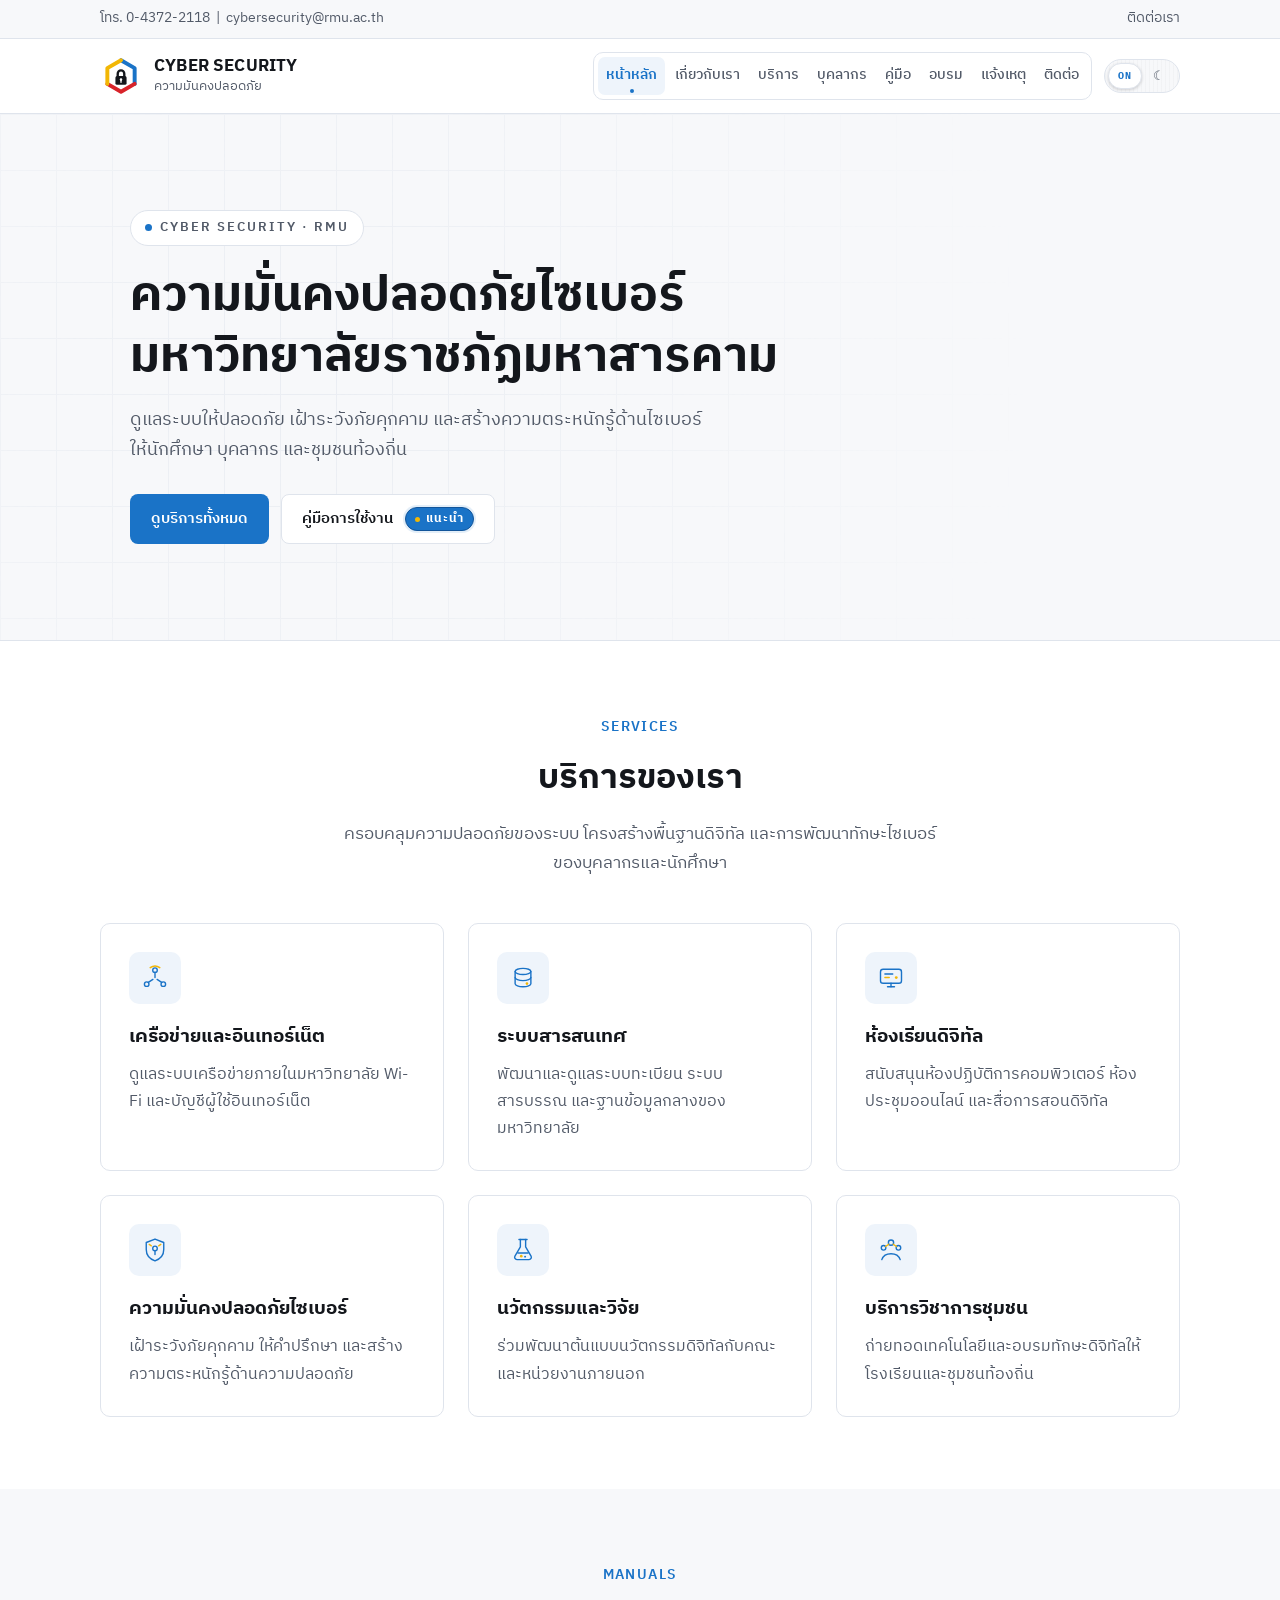
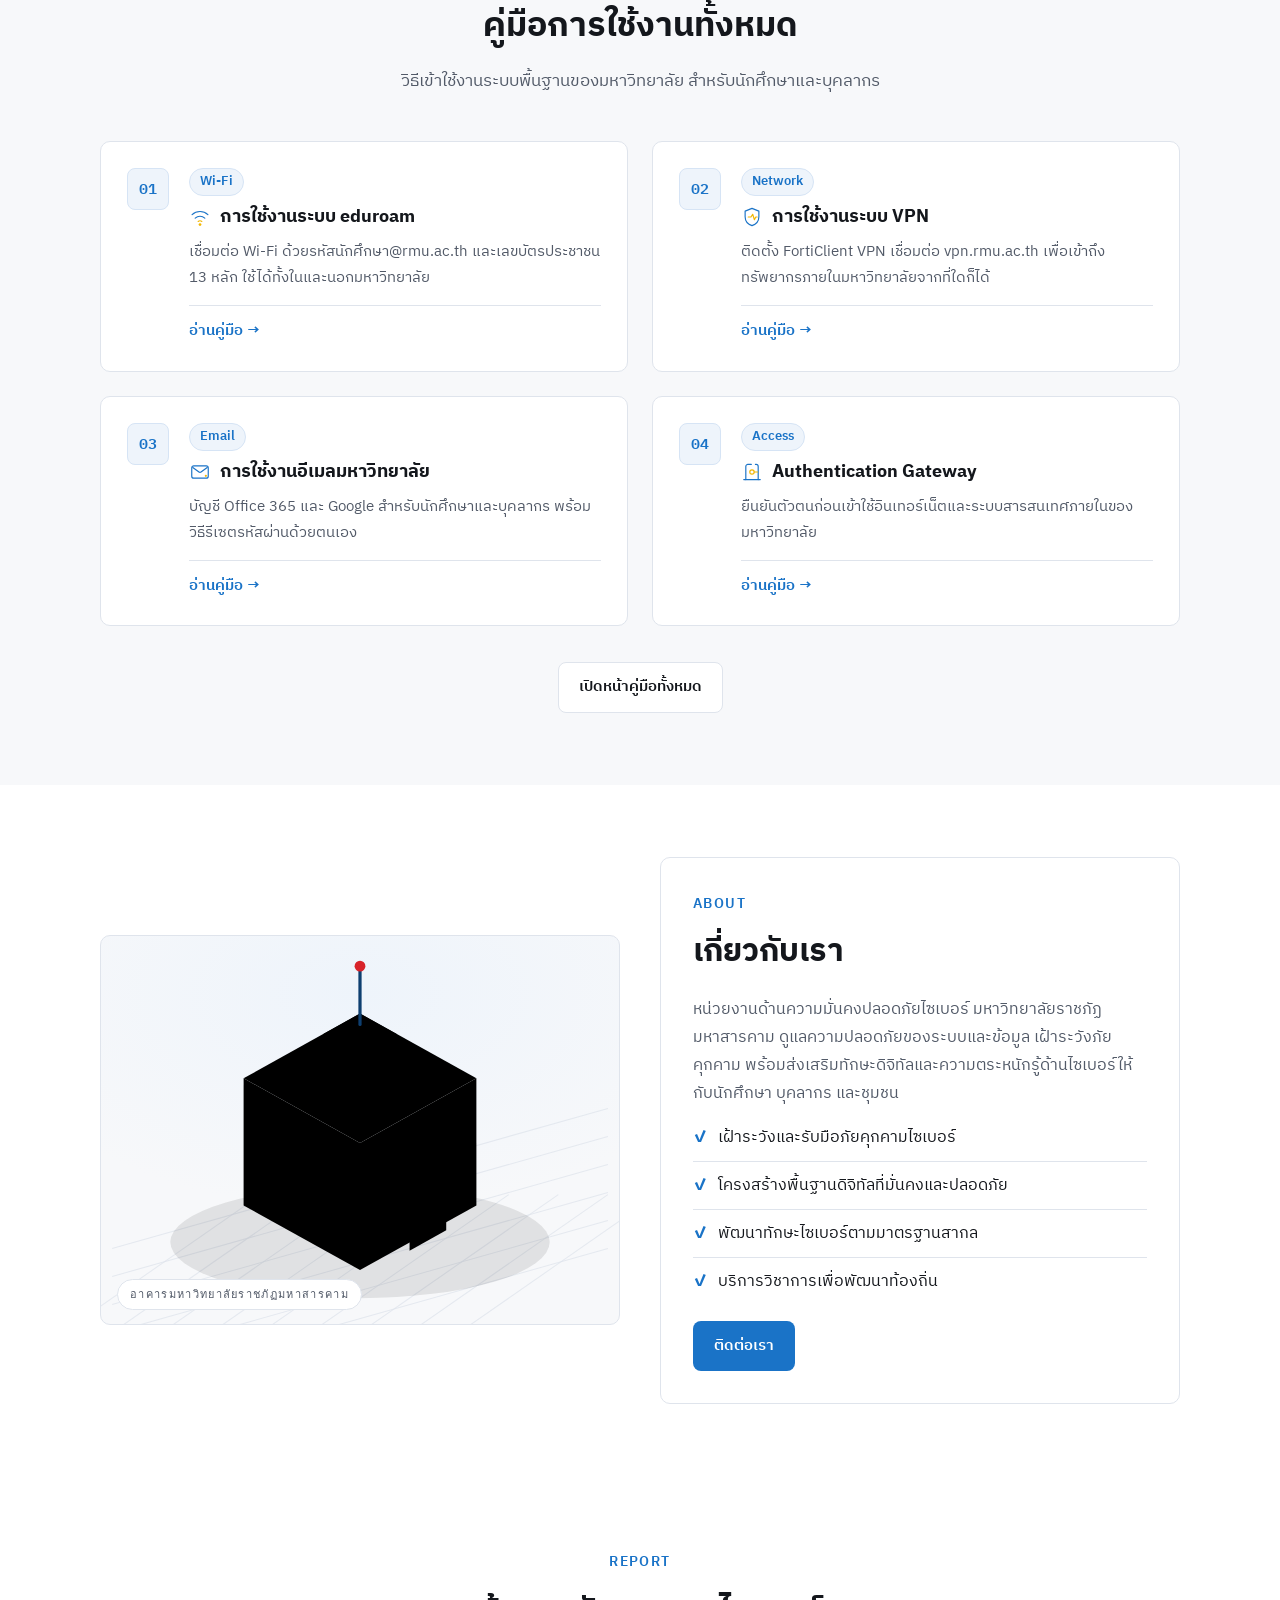
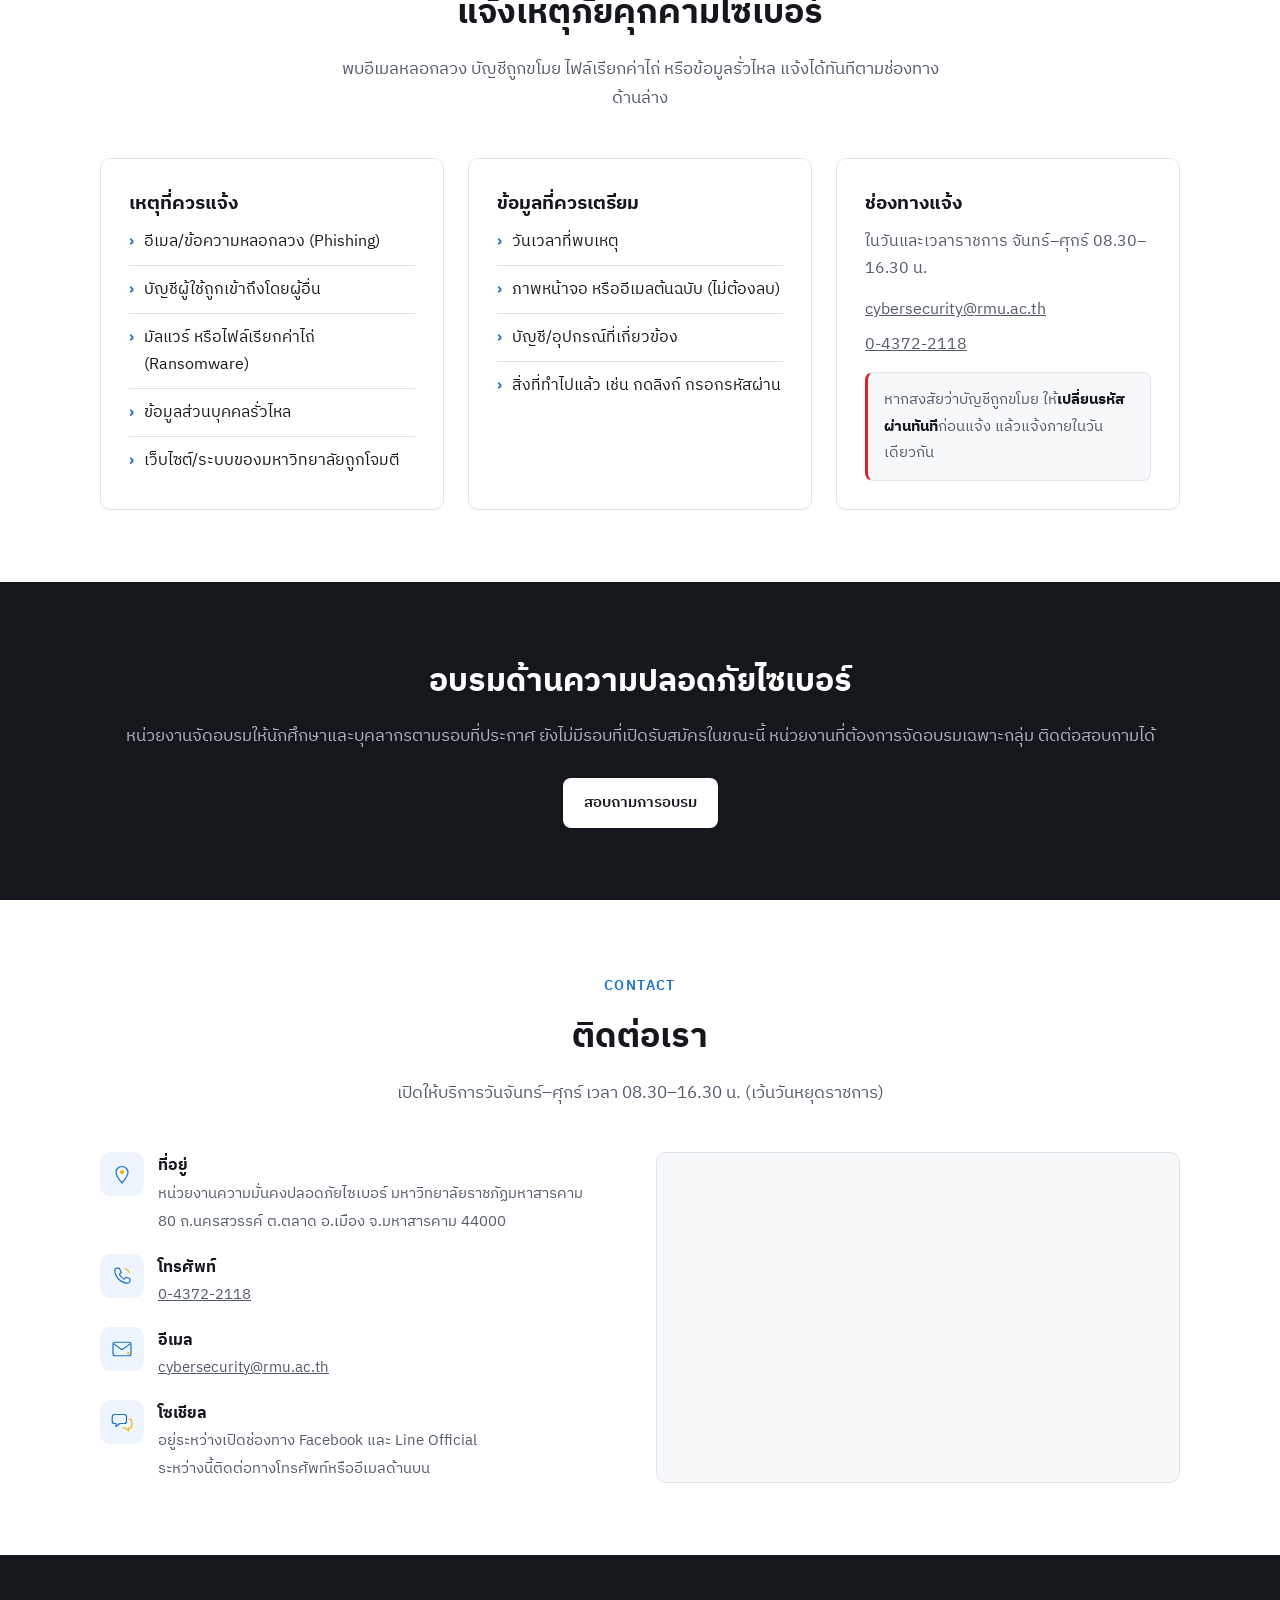
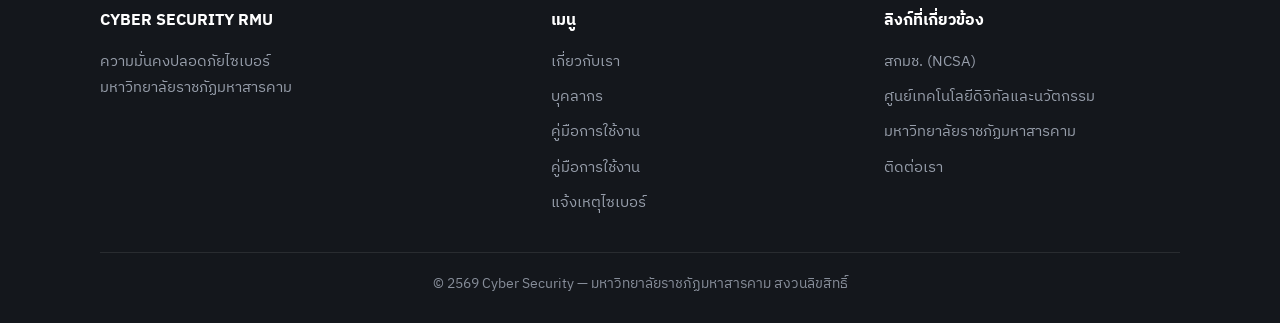
==== index.html @ 68eff7e7 "feat: เว็บไซต์ประชาสัมพันธ์ Cyber Security RMU 3 หน้า static: index (บริการ/คู่มือ/แจ้งเหตุ/ติดต่อ)," ====
<!DOCTYPE html>
<html lang="th">
<head>
<meta charset="UTF-8">
<meta name="viewport" content="width=device-width, initial-scale=1">
<title>CYBER SECURITY RMU | ความมั่นคงปลอดภัยไซเบอร์ มหาวิทยาลัยราชภัฏมหาสารคาม</title>
<meta name="description" content="Cyber Security RMU — ความมั่นคงปลอดภัยไซเบอร์ มหาวิทยาลัยราชภัฏมหาสารคาม บริการ คู่มือการใช้งานระบบ บุคลากร และช่องทางแจ้งเหตุ">
<link rel="canonical" href="https://cybersecurity.rmu.ac.th/">
<meta property="og:type" content="website">
<meta property="og:site_name" content="Cyber Security RMU">
<meta property="og:title" content="CYBER SECURITY RMU | ความมั่นคงปลอดภัยไซเบอร์ มหาวิทยาลัยราชภัฏมหาสารคาม">
<meta property="og:description" content="บริการ คู่มือการใช้งานระบบ บุคลากร และช่องทางแจ้งเหตุไซเบอร์ มหาวิทยาลัยราชภัฏมหาสารคาม">
<meta property="og:url" content="https://cybersecurity.rmu.ac.th/">
<meta property="og:image" content="https://cybersecurity.rmu.ac.th/favicon.svg">
<meta name="twitter:card" content="summary">
<link rel="icon" type="image/svg+xml" href="favicon.svg">
<link rel="apple-touch-icon" href="favicon.svg">
<meta name="theme-color" content="#1a73c7">
<link rel="preconnect" href="https://fonts.googleapis.com">
<link rel="preconnect" href="https://fonts.gstatic.com" crossorigin>
<link href="https://fonts.googleapis.com/css2?family=IBM+Plex+Sans+Thai:wght@400;500;600;700&family=IBM+Plex+Sans:wght@400;600;700&family=IBM+Plex+Mono:wght@400;600&display=swap" rel="stylesheet">
<link rel="stylesheet" href="assets/style.css">
<link rel="stylesheet" href="assets/components.css">
<link rel="stylesheet" href="assets/theme.css">
<script>
  // apply the saved theme before first paint (no flash of the wrong theme)
  (function () {
    try {
      var t = localStorage.getItem('theme');
      if (!t && window.matchMedia && window.matchMedia('(prefers-color-scheme: dark)').matches) t = 'dark';
      if (t === 'dark') document.documentElement.setAttribute('data-theme', 'dark');
    } catch (e) {}
  })();
</script>
<script>
  // set before first paint so the overlay never flashes in or out
  (function () {
    var reduce = window.matchMedia && window.matchMedia('(prefers-reduced-motion: reduce)').matches;
    if (!reduce) document.documentElement.classList.add('boot');
  })();
</script>
<script type="application/ld+json">
{
  "@context": "https://schema.org",
  "@type": "Organization",
  "name": "Cyber Security RMU",
  "alternateName": "หน่วยงานความมั่นคงปลอดภัยไซเบอร์ มหาวิทยาลัยราชภัฏมหาสารคาม",
  "url": "https://cybersecurity.rmu.ac.th/",
  "parentOrganization": {"@type": "CollegeOrUniversity", "name": "มหาวิทยาลัยราชภัฏมหาสารคาม", "url": "https://www.rmu.ac.th"},
  "address": {
    "@type": "PostalAddress",
    "streetAddress": "80 ถ.นครสวรรค์ ต.ตลาด",
    "addressLocality": "อ.เมือง",
    "addressRegion": "มหาสารคาม",
    "postalCode": "44000",
    "addressCountry": "TH"
  },
  "contactPoint": [{
    "@type": "ContactPoint",
    "contactType": "technical support",
    "telephone": "+66-43-722118",
    "email": "cybersecurity@rmu.ac.th",
    "availableLanguage": ["th", "en"]
  }]
}
</script>
</head>
<body>
<a class="skip-link" href="#main">ข้ามไปยังเนื้อหาหลัก</a>

<div id="boot" role="status" aria-label="กำลังเข้าสู่ระบบ">
  <div class="boot-box">
    <div class="boot-mark">
      <img src="favicon.svg" width="40" height="40" alt="">
      <b id="bootTitle">CYBER SECURITY</b>
    </div>
    <div class="boot-log" id="bootLog"></div>
    <div class="boot-bar"><i id="bootBar"></i></div>
    <div class="boot-pct"><span>secure channel</span><span id="bootPct">0%</span></div>
  </div>
  <div class="boot-skip">กดที่ใดก็ได้เพื่อข้าม</div>
</div>

<div class="topbar">
  <div class="wrap">
    <span><a href="tel:+6643722118">โทร. 0-4372-2118</a> &nbsp;|&nbsp; <a href="mailto:cybersecurity@rmu.ac.th">cybersecurity@rmu.ac.th</a></span>
    <nav class="topbar-links">
      <a href="#contact">ติดต่อเรา</a>
    </nav>
  </div>
</div>

<header>
  <div class="wrap nav">
    <a class="brand" href="index.html">
      <img class="logo" src="favicon.svg" width="42" height="42" alt="โลโก้ Cyber Security RMU">
      <div class="brand-text">
        <b>CYBER SECURITY</b>
        <span class="type" data-words="ความมั่นคงปลอดภัยไซเบอร์ · RMU|Cyber Security · RMU" aria-label="ความมั่นคงปลอดภัยไซเบอร์ · RMU"></span>
      </div>
    </a>
    <nav class="menu" id="menu">
      <a href="index.html">หน้าหลัก</a>
      <a href="#about">เกี่ยวกับเรา</a>
      <a href="#services">บริการ</a>
      <a href="team.html">บุคลากร</a>
      <a href="guides.html">คู่มือ</a>
      <a href="#training">อบรม</a>
      <a href="#incident">แจ้งเหตุ</a>
      <a href="#contact">ติดต่อ</a>
    </nav>
    <button class="theme-toggle" id="themeToggle" type="button" aria-pressed="false" aria-label="สลับโหมดมืด">
      <span class="ico sun" aria-hidden="true">☀</span>
      <span class="ico moon" aria-hidden="true">☾</span>
      <span class="knob" aria-hidden="true" id="themeKnob">ON</span>
      <span class="lbl" id="themeLabel">light</span>
    </button>
    <button class="burger" id="burger" aria-label="เปิดเมนู" aria-controls="menu" aria-expanded="false">☰</button>
  </div>
</header>

<main id="main" tabindex="-1">

  <!-- HERO -->
  <section class="hero">
    <div class="wrap">
      <div>
        <span class="eyebrow">Cyber Security · RMU</span>
        <h1>ความมั่นคงปลอดภัยไซเบอร์<br>มหาวิทยาลัยราชภัฏมหาสารคาม</h1>
        <p>ดูแลระบบให้ปลอดภัย เฝ้าระวังภัยคุกคาม และสร้างความตระหนักรู้ด้านไซเบอร์ ให้นักศึกษา บุคลากร และชุมชนท้องถิ่น</p>
        <div class="hero-actions">
          <a class="btn btn-primary" href="#services">ดูบริการทั้งหมด</a>
          <a class="btn btn-ghost" href="guides.html">คู่มือการใช้งาน <span class="rec">แนะนำ</span></a>
        </div>
      </div>
    </div>
  </section>

  <!-- SERVICES -->
  <section id="services">
    <div class="wrap">
      <div class="sec-head">
        <span class="tag">Services</span>
        <h2>บริการของเรา</h2>
        <p>ครอบคลุมความปลอดภัยของระบบ โครงสร้างพื้นฐานดิจิทัล และการพัฒนาทักษะไซเบอร์ของบุคลากรและนักศึกษา</p>
      </div>
      <div class="grid-3">
        <article class="card"><div class="ico"><svg viewBox="0 0 32 32" aria-hidden="true"><path stroke d="M16 9.5v6"/><path stroke d="M13.6 17.6 8.4 21"/><path stroke d="M18.4 17.6 23.6 21"/><circle stroke cx="16" cy="7" r="2.6"/><circle stroke cx="6.5" cy="23" r="2.6"/><circle stroke cx="25.5" cy="23" r="2.6"/><path stroke class="ac" d="M10.5 4.2A9.4 9.4 0 0 1 21.5 4.2"/></svg></div><h3>เครือข่ายและอินเทอร์เน็ต</h3><p>ดูแลระบบเครือข่ายภายในมหาวิทยาลัย Wi-Fi และบัญชีผู้ใช้อินเทอร์เน็ต</p></article>
        <article class="card"><div class="ico"><svg viewBox="0 0 32 32" aria-hidden="true"><ellipse stroke cx="16" cy="8.5" rx="9" ry="3.5"/><path stroke d="M7 8.5v7c0 1.9 4 3.5 9 3.5s9-1.6 9-3.5v-7"/><path stroke d="M7 15.5v7c0 1.9 4 3.5 9 3.5s9-1.6 9-3.5v-7"/><circle class="ac-f" cx="20.5" cy="22.4" r="1.5"/></svg></div><h3>ระบบสารสนเทศ</h3><p>พัฒนาและดูแลระบบทะเบียน ระบบสารบรรณ และฐานข้อมูลกลางของมหาวิทยาลัย</p></article>
        <article class="card"><div class="ico"><svg viewBox="0 0 32 32" aria-hidden="true"><rect stroke x="4" y="6" width="24" height="16" rx="3"/><path stroke d="M12 26h8"/><path stroke d="M16 22v4"/><path stroke d="M9 11.5h9"/><path stroke class="ac" d="M9 15.5h5"/><circle class="ac-f" cx="22" cy="15.5" r="1.6"/></svg></div><h3>ห้องเรียนดิจิทัล</h3><p>สนับสนุนห้องปฏิบัติการคอมพิวเตอร์ ห้องประชุมออนไลน์ และสื่อการสอนดิจิทัล</p></article>
        <article class="card"><div class="ico"><svg viewBox="0 0 32 32" aria-hidden="true"><path stroke d="M16 3.5 26 7.4v8.1c0 6.2-4.1 10.9-10 13-5.9-2.1-10-6.8-10-13V7.4z"/><circle stroke cx="16" cy="14.2" r="2.6"/><path stroke d="M16 16.8v4.4"/><path stroke class="ac" d="M11.8 11.2 9.4 9.6"/><path stroke class="ac" d="M20.2 11.2l2.4-1.6"/></svg></div><h3>ความมั่นคงปลอดภัยไซเบอร์</h3><p>เฝ้าระวังภัยคุกคาม ให้คำปรึกษา และสร้างความตระหนักรู้ด้านความปลอดภัย</p></article>
        <article class="card"><div class="ico"><svg viewBox="0 0 32 32" aria-hidden="true"><path stroke d="M13 4v8.4L6.8 23.1A2.6 2.6 0 0 0 9 27h14a2.6 2.6 0 0 0 2.2-3.9L19 12.4V4"/><path stroke d="M11.4 4h9.2"/><path stroke d="M10.2 19.5h11.6"/><circle class="ac-f" cx="14" cy="23" r="1.5"/><circle class="nd" cx="18.4" cy="23.6" r="1.1"/></svg></div><h3>นวัตกรรมและวิจัย</h3><p>ร่วมพัฒนาต้นแบบนวัตกรรมดิจิทัลกับคณะและหน่วยงานภายนอก</p></article>
        <article class="card"><div class="ico"><svg viewBox="0 0 32 32" aria-hidden="true"><circle stroke cx="16" cy="7.6" r="3"/><circle stroke cx="7.5" cy="13.5" r="2.6"/><circle stroke cx="24.5" cy="13.5" r="2.6"/><path stroke class="ac" d="M13.4 9.4 9.8 12"/><path stroke class="ac" d="M18.6 9.4 22.2 12"/><path stroke d="M5.5 27c1.4-4.2 5.4-6.8 10.5-6.8S25.1 22.8 26.5 27"/></svg></div><h3>บริการวิชาการชุมชน</h3><p>ถ่ายทอดเทคโนโลยีและอบรมทักษะดิจิทัลให้โรงเรียนและชุมชนท้องถิ่น</p></article>
      </div>
    </div>
  </section>

  <!-- MANUALS -->
  <section class="news" id="manuals">
    <div class="wrap">
      <div class="sec-head">
        <span class="tag">Manuals</span>
        <h2>คู่มือการใช้งานทั้งหมด</h2>
        <p>วิธีเข้าใช้งานระบบพื้นฐานของมหาวิทยาลัย สำหรับนักศึกษาและบุคลากร</p>
      </div>
      <div class="manual-grid">

        <a class="manual" href="guides.html#eduroam">
          <span class="manual-no">01</span>
          <div class="manual-body">
            <span class="pill">Wi-Fi</span>
            <h3><svg class="ttl-ico" viewBox="0 0 32 32" aria-hidden="true"><path stroke d="M4.5 12.5a17 17 0 0 1 23 0"/><path stroke d="M9 17.6a10.6 10.6 0 0 1 14 0"/><path stroke class="ac" d="M13.3 22.5a4.4 4.4 0 0 1 5.4 0"/><circle class="ac-f" cx="16" cy="27" r="2"/></svg><span>การใช้งานระบบ eduroam</span></h3>
            <p>เชื่อมต่อ Wi-Fi ด้วยรหัสนักศึกษา@rmu.ac.th และเลขบัตรประชาชน 13 หลัก ใช้ได้ทั้งในและนอกมหาวิทยาลัย</p>
            <span class="more">อ่านคู่มือ →</span>
          </div>
        </a>

        <a class="manual" href="guides.html#vpn">
          <span class="manual-no">02</span>
          <div class="manual-body">
            <span class="pill">Network</span>
            <h3><svg class="ttl-ico" viewBox="0 0 32 32" aria-hidden="true"><path stroke d="M16 3.5 26 7.4v8.1c0 6.2-4.1 10.9-10 13-5.9-2.1-10-6.8-10-13V7.4z"/><path stroke class="ac" d="M10.5 16h4l2.5-4 2.5 8 2-4h2"/></svg><span>การใช้งานระบบ VPN</span></h3>
            <p>ติดตั้ง FortiClient VPN เชื่อมต่อ vpn.rmu.ac.th เพื่อเข้าถึงทรัพยากรภายในมหาวิทยาลัยจากที่ใดก็ได้</p>
            <span class="more">อ่านคู่มือ →</span>
          </div>
        </a>

        <a class="manual" href="guides.html#email">
          <span class="manual-no">03</span>
          <div class="manual-body">
            <span class="pill">Email</span>
            <h3><svg class="ttl-ico" viewBox="0 0 32 32" aria-hidden="true"><rect stroke x="4" y="7" width="24" height="18" rx="3"/><path stroke d="m5.5 9.5 9 6.6a2.6 2.6 0 0 0 3 0l9-6.6"/><circle class="ac-f" cx="24.5" cy="21.5" r="1.6"/></svg><span>การใช้งานอีเมลมหาวิทยาลัย</span></h3>
            <p>บัญชี Office 365 และ Google สำหรับนักศึกษาและบุคลากร พร้อมวิธีรีเซตรหัสผ่านด้วยตนเอง</p>
            <span class="more">อ่านคู่มือ →</span>
          </div>
        </a>

        <a class="manual" href="guides.html#gateway">
          <span class="manual-no">04</span>
          <div class="manual-body">
            <span class="pill">Access</span>
            <h3><svg class="ttl-ico" viewBox="0 0 32 32" aria-hidden="true"><path stroke d="M7 27V8a3 3 0 0 1 3-3h5"/><path stroke d="M25 27V8a3 3 0 0 0-3-3h-1"/><path stroke d="M4 27h24"/><circle stroke class="ac" cx="16" cy="16" r="3.2"/><path stroke class="ac" d="M19.2 16h5"/></svg><span>Authentication Gateway</span></h3>
            <p>ยืนยันตัวตนก่อนเข้าใช้อินเทอร์เน็ตและระบบสารสนเทศภายในของมหาวิทยาลัย</p>
            <span class="more">อ่านคู่มือ →</span>
          </div>
        </a>

      </div>
      <div class="center"><a class="btn btn-ghost" href="guides.html">เปิดหน้าคู่มือทั้งหมด</a></div>
    </div>
  </section>

  <!-- ABOUT -->
  <section class="about" id="about">
    <div class="wrap grid-2">
      <div class="about-media campus-stage">
        <svg class="campus" viewBox="0 0 460 360" role="img" aria-label="ภาพประกอบสามมิติ อาคารมหาวิทยาลัยราชภัฏมหาสารคาม">
          <g class="grid" aria-hidden="true">
            <line x1="-92" y1="400" x2="138" y2="240"/>
            <line x1="-46" y1="400" x2="184" y2="240"/>
            <line x1="0" y1="400" x2="230" y2="240"/>
            <line x1="46" y1="400" x2="276" y2="240"/>
            <line x1="92" y1="400" x2="322" y2="240"/>
            <line x1="138" y1="400" x2="368" y2="240"/>
            <line x1="184" y1="400" x2="414" y2="240"/>
            <line x1="230" y1="400" x2="460" y2="240"/>
            <line x1="276" y1="400" x2="506" y2="240"/>
            <line x1="0" y1="290" x2="460" y2="160"/>
            <line x1="0" y1="316" x2="460" y2="186"/>
            <line x1="0" y1="342" x2="460" y2="212"/>
            <line x1="0" y1="368" x2="460" y2="238"/>
            <line x1="0" y1="394" x2="460" y2="264"/>
            <line x1="0" y1="420" x2="460" y2="290"/>
          </g>
          <g class="block">
            <ellipse cx="230" cy="284" rx="176" ry="52" class="shadow"/>
            <polygon points="122.0,132.0 230.0,192.0 230.0,310.0 122.0,250.0" class-="face-l"/>
            <polygon points="230.0,192.0 338.0,132.0 338.0,250.0 230.0,310.0" class-="face-r"/>
            <polygon points="230.0,72.0 338.0,132.0 230.0,192.0 122.0,132.0" class-="roof"/>
            <polygon points="135.0,155.2 149.0,163.0 149.0,183.0 135.0,175.2" class-="win lit" style="animation-delay:0.00s"/>
            <polygon points="135.0,187.2 149.0,195.0 149.0,215.0 135.0,207.2" class-="win" style="animation-delay:0.90s"/>
            <polygon points="135.0,219.2 149.0,227.0 149.0,247.0 135.0,239.2" class-="win" style="animation-delay:1.80s"/>
            <polygon points="156.6,167.2 170.6,175.0 170.6,195.0 156.6,187.2" class-="win lit" style="animation-delay:2.70s"/>
            <polygon points="156.6,199.2 170.6,207.0 170.6,227.0 156.6,219.2" class-="win" style="animation-delay:3.60s"/>
            <polygon points="156.6,231.2 170.6,239.0 170.6,259.0 156.6,251.2" class-="win lit" style="animation-delay:4.50s"/>
            <polygon points="178.2,179.2 192.2,187.0 192.2,207.0 178.2,199.2" class-="win" style="animation-delay:0.00s"/>
            <polygon points="178.2,211.2 192.2,219.0 192.2,239.0 178.2,231.2" class-="win" style="animation-delay:0.90s"/>
            <polygon points="178.2,243.2 192.2,251.0 192.2,271.0 178.2,263.2" class-="win lit" style="animation-delay:1.80s"/>
            <polygon points="199.8,191.2 213.8,199.0 213.8,219.0 199.8,211.2" class-="win" style="animation-delay:2.70s"/>
            <polygon points="199.8,223.2 213.8,231.0 213.8,251.0 199.8,243.2" class-="win lit" style="animation-delay:3.60s"/>
            <polygon points="199.8,255.2 213.8,263.0 213.8,283.0 199.8,275.2" class-="win" style="animation-delay:4.50s"/>
            <polygon points="243.0,200.8 257.0,193.0 257.0,213.0 243.0,220.8" class-="win lit" style="animation-delay:0.00s"/>
            <polygon points="243.0,232.8 257.0,225.0 257.0,245.0 243.0,252.8" class-="win" style="animation-delay:0.90s"/>
            <polygon points="243.0,264.8 257.0,257.0 257.0,277.0 243.0,284.8" class-="win" style="animation-delay:1.80s"/>
            <polygon points="264.6,188.8 278.6,181.0 278.6,201.0 264.6,208.8" class-="win lit" style="animation-delay:2.70s"/>
            <polygon points="264.6,220.8 278.6,213.0 278.6,233.0 264.6,240.8" class-="win" style="animation-delay:3.60s"/>
            <polygon points="264.6,252.8 278.6,245.0 278.6,265.0 264.6,272.8" class-="win lit" style="animation-delay:4.50s"/>
            <polygon points="286.2,176.8 300.2,169.0 300.2,189.0 286.2,196.8" class-="win" style="animation-delay:0.00s"/>
            <polygon points="286.2,208.8 300.2,201.0 300.2,221.0 286.2,228.8" class-="win" style="animation-delay:0.90s"/>
            <polygon points="286.2,240.8 300.2,233.0 300.2,253.0 286.2,260.8" class-="win lit" style="animation-delay:1.80s"/>
            <polygon points="307.8,164.8 321.8,157.0 321.8,177.0 307.8,184.8" class-="win" style="animation-delay:2.70s"/>
            <polygon points="307.8,196.8 321.8,189.0 321.8,209.0 307.8,216.8" class-="win lit" style="animation-delay:3.60s"/>
            <polygon points="307.8,228.8 321.8,221.0 321.8,241.0 307.8,248.8" class-="win" style="animation-delay:4.50s"/>
            <polygon points="276.0,258.0 310.0,239.0 310.0,273.0 276.0,292.0" class-="door"/>
            <polygon points="196.0,91.0 230.0,72.0 264.0,91.0 230.0,110.0" class-="roof2"/>
            <polygon points="196.0,91.0 230.0,110.0 230.0,128.0 196.0,109.0" class-="face-l"/>
            <polygon points="230.0,110.0 264.0,91.0 264.0,109.0 230.0,128.0" class-="face-r"/>
            <line x1="230" y1="82" x2="230" y2="30" class="mast"/>
            <circle cx="230" cy="28" r="5" class="beacon"/>
          </g>
        </svg>
        <span class="campus-cap">อาคารมหาวิทยาลัยราชภัฏมหาสารคาม</span>
      </div>
      <div class="about-body">
        <span class="tag">About</span>
        <h2>เกี่ยวกับเรา</h2>
        <p>หน่วยงานด้านความมั่นคงปลอดภัยไซเบอร์ มหาวิทยาลัยราชภัฏมหาสารคาม ดูแลความปลอดภัยของระบบและข้อมูล เฝ้าระวังภัยคุกคาม พร้อมส่งเสริมทักษะดิจิทัลและความตระหนักรู้ด้านไซเบอร์ให้กับนักศึกษา บุคลากร และชุมชน</p>
        <ul class="checks">
          <li><i>✓</i><span>เฝ้าระวังและรับมือภัยคุกคามไซเบอร์</span></li>
          <li><i>✓</i><span>โครงสร้างพื้นฐานดิจิทัลที่มั่นคงและปลอดภัย</span></li>
          <li><i>✓</i><span>พัฒนาทักษะไซเบอร์ตามมาตรฐานสากล</span></li>
          <li><i>✓</i><span>บริการวิชาการเพื่อพัฒนาท้องถิ่น</span></li>
        </ul>
        <a class="btn btn-primary" href="#contact">ติดต่อเรา</a>
      </div>
    </div>
  </section>

  <!-- INCIDENT -->
  <section id="incident">
    <div class="wrap">
      <div class="sec-head">
        <span class="tag">Report</span>
        <h2>แจ้งเหตุภัยคุกคามไซเบอร์</h2>
        <p>พบอีเมลหลอกลวง บัญชีถูกขโมย ไฟล์เรียกค่าไถ่ หรือข้อมูลรั่วไหล แจ้งได้ทันทีตามช่องทางด้านล่าง</p>
      </div>

      <div class="grid-3">
        <article class="card">
          <h3>เหตุที่ควรแจ้ง</h3>
          <ul class="checks" style="margin-bottom:0">
            <li><i>›</i><span>อีเมล/ข้อความหลอกลวง (Phishing)</span></li>
            <li><i>›</i><span>บัญชีผู้ใช้ถูกเข้าถึงโดยผู้อื่น</span></li>
            <li><i>›</i><span>มัลแวร์ หรือไฟล์เรียกค่าไถ่ (Ransomware)</span></li>
            <li><i>›</i><span>ข้อมูลส่วนบุคคลรั่วไหล</span></li>
            <li><i>›</i><span>เว็บไซต์/ระบบของมหาวิทยาลัยถูกโจมตี</span></li>
          </ul>
        </article>

        <article class="card">
          <h3>ข้อมูลที่ควรเตรียม</h3>
          <ul class="checks" style="margin-bottom:0">
            <li><i>›</i><span>วันเวลาที่พบเหตุ</span></li>
            <li><i>›</i><span>ภาพหน้าจอ หรืออีเมลต้นฉบับ (ไม่ต้องลบ)</span></li>
            <li><i>›</i><span>บัญชี/อุปกรณ์ที่เกี่ยวข้อง</span></li>
            <li><i>›</i><span>สิ่งที่ทำไปแล้ว เช่น กดลิงก์ กรอกรหัสผ่าน</span></li>
          </ul>
        </article>

        <article class="card">
          <h3>ช่องทางแจ้ง</h3>
          <p style="margin-bottom:14px">ในวันและเวลาราชการ จันทร์–ศุกร์ 08.30–16.30 น.</p>
          <p style="margin-bottom:8px"><a href="mailto:cybersecurity@rmu.ac.th?subject=แจ้งเหตุภัยคุกคามไซเบอร์">cybersecurity@rmu.ac.th</a></p>
          <p style="margin-bottom:14px"><a href="tel:+6643722118">0-4372-2118</a></p>
          <div class="note warn" style="margin:0">หากสงสัยว่าบัญชีถูกขโมย ให้<b>เปลี่ยนรหัสผ่านทันที</b>ก่อนแจ้ง แล้วแจ้งภายในวันเดียวกัน</div>
        </article>
      </div>
    </div>
  </section>

  <!-- TRAINING / CTA -->
  <section class="cta" id="training">
    <div class="wrap">
      <h2>อบรมด้านความปลอดภัยไซเบอร์</h2>
      <p>หน่วยงานจัดอบรมให้นักศึกษาและบุคลากรตามรอบที่ประกาศ ยังไม่มีรอบที่เปิดรับสมัครในขณะนี้ หน่วยงานที่ต้องการจัดอบรมเฉพาะกลุ่ม ติดต่อสอบถามได้</p>
      <a class="btn btn-light" href="mailto:cybersecurity@rmu.ac.th?subject=สอบถามการอบรมด้านความปลอดภัยไซเบอร์">สอบถามการอบรม</a>
    </div>
  </section>

  <!-- CONTACT -->
  <section id="contact">
    <div class="wrap">
      <div class="sec-head">
        <span class="tag">Contact</span>
        <h2>ติดต่อเรา</h2>
        <p>เปิดให้บริการวันจันทร์–ศุกร์ เวลา 08.30–16.30 น. (เว้นวันหยุดราชการ)</p>
      </div>
      <div class="contact-grid">
        <div class="info">
          <div class="info-row"><div class="ico"><svg viewBox="0 0 32 32" aria-hidden="true"><path stroke d="M16 28c5.3-6.4 8-11 8-14a8 8 0 1 0-16 0c0 3 2.7 7.6 8 14z"/><circle class="ac-f" cx="16" cy="13.4" r="2.8"/></svg></div><div><b>ที่อยู่</b><span>หน่วยงานความมั่นคงปลอดภัยไซเบอร์ มหาวิทยาลัยราชภัฏมหาสารคาม<br>80 ถ.นครสวรรค์ ต.ตลาด อ.เมือง จ.มหาสารคาม 44000</span></div></div>
          <div class="info-row"><div class="ico"><svg viewBox="0 0 32 32" aria-hidden="true"><path stroke d="M12.4 5.5h-3A3 3 0 0 0 6.5 9c.6 8.9 7.6 15.9 16.5 16.5a3 3 0 0 0 3.5-2.9v-3l-5.2-2-2.3 2.6a17.6 17.6 0 0 1-6.6-6.6l2.6-2.3z"/><path stroke class="ac" d="M20.5 6.5a7.5 7.5 0 0 1 5 5"/></svg></div><div><b>โทรศัพท์</b><span><a href="tel:+6643722118">0-4372-2118</a></span></div></div>
          <div class="info-row"><div class="ico"><svg viewBox="0 0 32 32" aria-hidden="true"><rect stroke x="4" y="7" width="24" height="18" rx="3"/><path stroke d="m5.5 9.5 9 6.6a2.6 2.6 0 0 0 3 0l9-6.6"/><circle class="ac-f" cx="24.5" cy="21.5" r="1.6"/></svg></div><div><b>อีเมล</b><span><a href="mailto:cybersecurity@rmu.ac.th">cybersecurity@rmu.ac.th</a></span></div></div>
          <div class="info-row"><div class="ico"><svg viewBox="0 0 32 32" aria-hidden="true"><path stroke d="M6 6h13a3 3 0 0 1 3 3v6a3 3 0 0 1-3 3h-6l-5 4v-4H6a3 3 0 0 1-3-3V9a3 3 0 0 1 3-3z"/><path stroke class="ac" d="M25 12h1a3 3 0 0 1 3 3v6a3 3 0 0 1-3 3h-1v4l-4.5-4H17"/></svg></div><div><b>โซเชียล</b><span>อยู่ระหว่างเปิดช่องทาง Facebook และ Line Official<br>ระหว่างนี้ติดต่อทางโทรศัพท์หรืออีเมลด้านบน</span></div></div>
        </div>
        <div class="map">
          <iframe
            title="แผนที่ Cyber Security มหาวิทยาลัยราชภัฏมหาสารคาม"
            src="https://www.google.com/maps?q=16.2000042,103.2722002&hl=th&z=16&output=embed"
            width="100%" height="100%" style="border:0; min-height:320px; display:block"
            allowfullscreen loading="lazy" referrerpolicy="no-referrer-when-downgrade"></iframe>
        </div>
      </div>
    </div>
  </section>

</main>

<footer>
  <div class="wrap">
    <div class="foot-grid">
      <div>
        <h4>CYBER SECURITY RMU</h4>
        <p style="margin:0; opacity:.85">ความมั่นคงปลอดภัยไซเบอร์<br>มหาวิทยาลัยราชภัฏมหาสารคาม</p>
      </div>
      <div>
        <h4>เมนู</h4>
        <ul>
          <li><a href="#about">เกี่ยวกับเรา</a></li>
          <li><a href="team.html">บุคลากร</a></li>
          <li><a href="guides.html">คู่มือการใช้งาน</a></li>
          <li><a href="#manuals">คู่มือการใช้งาน</a></li>
          <li><a href="#incident">แจ้งเหตุไซเบอร์</a></li>
        </ul>
      </div>
      <div>
        <h4>ลิงก์ที่เกี่ยวข้อง</h4>
        <ul>
          <li><a href="https://www.ncsa.or.th/" target="_blank" rel="noopener">สกมช. (NCSA)</a></li>
          <li><a href="https://cc.rmu.ac.th/" target="_blank" rel="noopener">ศูนย์เทคโนโลยีดิจิทัลและนวัตกรรม</a></li>
          <li><a href="https://www.rmu.ac.th" target="_blank" rel="noopener">มหาวิทยาลัยราชภัฏมหาสารคาม</a></li>
          <li><a href="#contact">ติดต่อเรา</a></li>
        </ul>
      </div>
    </div>
    <div class="copy">© 2569 Cyber Security — มหาวิทยาลัยราชภัฏมหาสารคาม สงวนลิขสิทธิ์</div>
  </div>
</footer>

<script src="assets/main.js" defer></script>
</body>
</html>
---- assets/style.css ----
:root{
    --brand:#1a73c7;
    --brand-dark:#12559a;
    --brand-soft:#eef4fb;
    --accent:#f2b705;
    --alert:#d8232a;
    --ink:#14171c;
    --ink-2:#525a68;
    --line:#dfe4ec;
    --bg:#ffffff;
    --bg-2:#f7f8fa;
    --radius:10px;
    --shadow:0 1px 2px rgba(20,23,28,.06), 0 10px 28px rgba(20,23,28,.09);
    --wrap:1120px;
  }
  *{box-sizing:border-box}
  html{scroll-behavior:smooth; -webkit-text-size-adjust:100%}
  body{
    margin:0; background:var(--bg); color:var(--ink); overflow-x:hidden; min-width:320px;
    font-family:"IBM Plex Sans Thai","IBM Plex Sans",system-ui,-apple-system,"Segoe UI",sans-serif;
    font-size:16px; line-height:1.75; -webkit-font-smoothing:antialiased;
  }
  img{max-width:100%; display:block}
  a{color:inherit}
  .skip-link{position:absolute; left:-9999px; top:0; z-index:200; background:var(--brand); color:#fff;
    padding:10px 16px; border-radius:0 0 8px 0; font-weight:600; text-decoration:none}
  .skip-link:focus{left:0}
  main:focus{outline:none}
  .wrap{max-width:var(--wrap); width:100%; margin:0 auto; padding:0 clamp(16px,4vw,20px)}
  /* anything wide (tables, code, diagrams) scrolls inside itself, never the page */
  .scroll-x{overflow-x:auto; -webkit-overflow-scrolling:touch}

  /* ---------- topbar ---------- */
  .topbar{background:var(--bg-2); color:var(--ink-2); font-size:13.5px; border-bottom:1px solid var(--line)}
  .topbar .wrap{display:flex; gap:18px; align-items:center; justify-content:space-between; min-height:38px; flex-wrap:wrap}
  .topbar a{text-decoration:none; color:var(--ink-2)}
  .topbar a:hover{color:var(--brand)}
  .topbar-links{display:flex; gap:16px; flex-wrap:wrap}

  /* ---------- header ---------- */
  header{position:sticky; top:0; z-index:50; background:rgba(255,255,255,.9); backdrop-filter:blur(12px); border-bottom:1px solid var(--line)}
  .nav{display:flex; align-items:center; gap:12px; min-height:74px; position:relative; flex-wrap:nowrap}
  .brand{display:flex; align-items:center; gap:12px; text-decoration:none; margin-right:auto; line-height:1}
  .logo{width:42px; height:42px; flex:0 0 auto; display:block; align-self:center}
  .brand-text{display:flex; flex-direction:column; justify-content:center; gap:2px; height:42px}
  .brand b{display:block; font-size:17px; line-height:1.2; letter-spacing:.01em}
  .brand span{display:block; font-size:12.5px; line-height:1.25; color:var(--ink-2)}
  .menu{display:flex; gap:2px; align-items:center; flex-wrap:nowrap; border:1px solid var(--line);
         border-radius:10px; padding:4px; background:#fff}
  .menu a{padding:8px 12px; border-radius:7px; text-decoration:none; font-size:14.5px; font-weight:500;
          color:var(--ink-2); white-space:nowrap}
  .menu a:hover{background:var(--bg-2); color:var(--brand)}

  @keyframes menuSlideIn{
    from{opacity:0; transform:translateX(-14px)}
    to{opacity:1; transform:none}
  }
  @keyframes menuDropIn{
    from{opacity:0; transform:translateY(-8px)}
    to{opacity:1; transform:none}
  }
  .menu a{animation:menuDropIn .45s cubic-bezier(.2,.7,.3,1) backwards}
  .menu a:nth-child(1){animation-delay:.05s}
  .menu a:nth-child(2){animation-delay:.11s}
  .menu a:nth-child(3){animation-delay:.17s}
  .menu a:nth-child(4){animation-delay:.23s}
  .menu a:nth-child(5){animation-delay:.29s}
  .menu a:nth-child(6){animation-delay:.35s}
  .menu a:nth-child(7){animation-delay:.41s}
  .menu a:nth-child(8){animation-delay:.47s}
  .menu a:nth-child(9){animation-delay:.53s}
  .menu a[aria-current="page"],
  .menu a.active{color:var(--brand); background:var(--brand-soft); font-weight:600}
  /* dot marks the section you are currently in */
  .menu a.active::after{content:""; display:block; position:absolute; left:50%; bottom:2px;
    width:4px; height:4px; margin-left:-2px; border-radius:50%; background:var(--brand)}
  .menu a{position:relative}
  @media (max-width:1100px){
    .menu a.active::after{left:auto; right:14px; bottom:50%; margin:0 0 -2px}
  }

  @keyframes menuSlideOut{
    from{opacity:1; transform:none}
    to{opacity:0; transform:translateX(-14px)}
  }
  @keyframes menuPick{
    0%{transform:none}
    40%{transform:translateX(6px)}
    100%{opacity:0; transform:translateX(-14px)}
  }
  .menu.closing a{animation:menuSlideOut .24s cubic-bezier(.4,0,.7,.3) forwards}
  .menu.closing a.picked{animation:menuPick .3s cubic-bezier(.3,.7,.3,1) forwards;
                         background:var(--brand-soft); color:var(--brand)}
  .btn{display:inline-flex; align-items:center; gap:8px; padding:11px 20px; border-radius:8px; text-decoration:none;
       font-weight:600; font-size:15px; border:1px solid transparent; cursor:pointer; transition:.18s; white-space:nowrap}
  .btn-primary{background:var(--brand); color:#fff}
  .btn-primary:hover{background:var(--brand-dark)}
  .btn-ghost{border-color:var(--line); color:var(--ink); background:#fff}
  .btn-ghost:hover{border-color:var(--brand); color:var(--brand)}
  .btn-light{background:#fff; color:var(--ink)}
  .btn-light:hover{background:#eef1f5}
  .btn-outline-light{border-color:rgba(255,255,255,.35); color:#fff}
  .btn-outline-light:hover{background:rgba(255,255,255,.1)}
  .burger{display:none; background:none; border:1px solid var(--line); border-radius:10px; padding:9px 11px; font-size:18px; line-height:1; cursor:pointer}

  /* ---------- hero ---------- */
  .hero{background:var(--bg-2); color:var(--ink); position:relative; overflow:hidden; padding:0; border-bottom:1px solid var(--line)}
  .hero::after{content:""; position:absolute; inset:0; pointer-events:none;
               background-image:linear-gradient(var(--line) 1px, transparent 1px), linear-gradient(90deg, var(--line) 1px, transparent 1px);
               background-size:56px 56px; opacity:.55;
               -webkit-mask-image:radial-gradient(circle at 24% 50%, #000, transparent 72%);
               mask-image:radial-gradient(circle at 24% 50%, #000, transparent 72%)}
  .hero .wrap{position:relative; z-index:1; max-width:calc(var(--wrap) - 60px); padding-top:96px; padding-bottom:96px}
  .hero h1,.hero p,.hero-actions{max-width:60ch}
  .eyebrow{display:inline-flex; align-items:center; gap:8px; font-size:12.5px; letter-spacing:.16em; text-transform:uppercase; font-weight:600;
           background:#fff; color:var(--ink-2); border:1px solid var(--line); padding:6px 14px; border-radius:999px; margin-bottom:20px}
  .eyebrow::before{content:""; width:7px; height:7px; border-radius:50%; background:var(--brand)}
  .hero h1{font-size:clamp(30px,4.2vw,48px); line-height:1.28; margin:0 0 16px; font-weight:700}
  .hero p{font-size:17.5px; color:var(--ink-2); margin:0 0 28px; max-width:52ch}
  .hero-actions{display:flex; gap:12px; flex-wrap:wrap}

  /* ---------- sections ---------- */
  section{padding:clamp(48px,7vw,72px) 0}
  .sec-head{max-width:62ch; margin:0 auto 44px; text-align:center}
  .tag{color:var(--brand); font-weight:600; font-size:14px; letter-spacing:.1em; text-transform:uppercase}
  .sec-head h2{font-size:clamp(25px,3vw,34px); margin:8px 0 12px; font-weight:700}
  .sec-head p{color:var(--ink-2); margin:0; font-size:16.5px}

  .grid-3{display:grid; grid-template-columns:repeat(3,1fr); gap:24px}
  .grid-2{display:grid; grid-template-columns:repeat(2,1fr); gap:40px; align-items:center}
  .card{background:#fff; border:1px solid var(--line); border-radius:var(--radius); padding:28px; transition:.2s}
  .card:hover{border-color:var(--brand); box-shadow:var(--shadow)}
  .card .ico{width:52px; height:52px; border-radius:10px; background:var(--brand-soft); color:var(--brand);
             display:grid; place-items:center; margin-bottom:16px; transition:.2s}
  .card .ico svg{width:28px; height:28px; display:block; overflow:visible}
  .card .ico svg [stroke]{stroke:currentColor; fill:none; stroke-width:1.6; stroke-linecap:round; stroke-linejoin:round}
  .card .ico svg .nd{fill:currentColor; stroke:none}
  .card .ico svg .ac{stroke:var(--accent)}
  .card .ico svg .ac-f{fill:var(--accent); stroke:none}
  .card:hover .ico{background:var(--brand); color:#fff}
  .card:hover .ico svg .ac{stroke:#fff}
  .card:hover .ico svg .ac-f{fill:#fff}
  .card h3{margin:0 0 8px; font-size:19px}
  .card p{margin:0; color:var(--ink-2); font-size:15.5px}

  /* ---------- news ---------- */
  .news{background:var(--bg-2)}
  .news-grid{display:grid; grid-template-columns:repeat(3,1fr); gap:24px}
  .news-item{background:#fff; border:1px solid var(--line); border-radius:var(--radius); overflow:hidden; display:flex; flex-direction:column; transition:.2s}
  .news-item:hover{border-color:var(--brand); box-shadow:var(--shadow)}
  .thumb{aspect-ratio:16/9; background:var(--bg-2); border-bottom:1px solid var(--line); display:grid; place-items:center; color:#9aa2b1; font-size:13px}
  .news-body{padding:22px; display:flex; flex-direction:column; gap:10px; flex:1}
  .meta{display:flex; gap:10px; align-items:center; font-size:13px; color:var(--ink-2)}
  .pill{background:var(--brand-soft); color:var(--brand); border:1px solid #d6e4f5; padding:2px 10px; border-radius:999px; font-weight:600; font-size:12.5px}
  .news-body h3{margin:0; font-size:17.5px; line-height:1.5}
  .news-body p{margin:0; color:var(--ink-2); font-size:15px; flex:1}
  .news-body .meta{padding-bottom:10px; border-bottom:1px solid var(--line)}
  .more{color:var(--brand); font-weight:600; text-decoration:none; font-size:15px;
        border-top:1px solid var(--line); padding-top:12px; margin-top:2px}
  .more:hover{text-decoration:underline}
  .center{text-align:center; margin-top:36px}

  /* ---------- about ---------- */
  .about-media{aspect-ratio:4/3; border-radius:var(--radius); background:var(--bg-2); border:1px solid var(--line);
                display:grid; place-items:center; color:#9aa2b1; font-size:14px}
  .about-body{border:1px solid var(--line); border-radius:var(--radius); padding:32px; background:#fff}
  .about h2{font-size:clamp(24px,3vw,32px); margin:6px 0 16px}
  .about p{color:var(--ink-2); margin:0 0 16px}
  .checks{list-style:none; margin:0 0 26px; padding:0; display:grid; gap:10px}
  .checks li{display:flex; gap:10px; align-items:flex-start; font-size:15.5px;
             border-top:1px solid var(--line); padding-top:10px}
  .checks li:first-child{border-top:0; padding-top:0}
  .checks i{color:var(--brand); font-style:normal; font-weight:700}

  /* ---------- cta ---------- */
  .cta{background:var(--ink); color:#fff; text-align:center}
  .cta h2{font-size:clamp(24px,3vw,32px); margin:0 0 12px}
  .cta p{margin:0 0 26px; color:#aeb6c4; font-size:17px}

  /* ---------- contact ---------- */
  .contact-grid{display:grid; grid-template-columns:1fr 1fr; gap:32px}
  .info{display:grid; gap:18px; align-content:start}
  .info-row{display:flex; gap:14px; align-items:flex-start}
  .info-row .ico{width:44px; height:44px; border-radius:10px; background:var(--brand-soft); color:var(--brand); display:grid; place-items:center; flex:0 0 auto}
  .info-row .ico svg{width:24px; height:24px; display:block; overflow:visible}
  .info-row .ico svg [stroke]{stroke:currentColor; fill:none; stroke-width:1.6; stroke-linecap:round; stroke-linejoin:round}
  .info-row .ico svg .nd{fill:currentColor; stroke:none}
  .info-row .ico svg .ac{stroke:var(--accent)}
  .info-row .ico svg .ac-f{fill:var(--accent); stroke:none}
  .info-row b{display:block; font-size:15.5px}
  .info-row span{color:var(--ink-2); font-size:15px}
  .map{border-radius:var(--radius); overflow:hidden; border:1px solid var(--line); min-height:320px; background:var(--bg-2)}
  .map iframe{width:100%; height:100%; min-height:320px; border:0; display:block}

  /* ---------- footer ---------- */
  footer{background:var(--ink); color:#aeb6c4; padding:52px 0 26px; font-size:15px}
  .foot-grid{display:grid; grid-template-columns:1.4fr 1fr 1fr; gap:36px}
  footer h4{color:#fff; margin:0 0 14px; font-size:16px}
  footer ul{list-style:none; margin:0; padding:0; display:grid; gap:9px}
  footer a{text-decoration:none; opacity:.85}
  footer a:hover{opacity:1; text-decoration:underline}
  .copy{border-top:1px solid rgba(255,255,255,.12); margin-top:36px; padding-top:20px; text-align:center; font-size:13.5px; opacity:.75}

  /* tight but still one row: shrink first, collapse later */
  @media (max-width:1440px){
    .menu a{padding:8px 9px; font-size:14px}
    .brand-text{min-width:0}
    .nav .btn-primary{padding:10px 14px; font-size:14px}
  }
  @media (max-width:1280px){
    .nav .btn-primary .rec{display:none}
    .menu a{padding:7px 8px; font-size:13.5px}
  }
  @media (max-width:1180px){
    .burger{display:block}
    .nav .btn-primary{display:none}
    .brand-text{min-width:216px}
    .menu a{font-size:16px; padding:12px 14px; animation:none}
    .menu{position:absolute; top:100%; left:0; right:0; background:#fff;
           border:0; border-bottom:1px solid var(--line); border-radius:0;
           flex-direction:column; align-items:stretch; padding:10px 20px 16px; gap:2px; display:none;
           box-shadow:0 14px 28px rgba(20,23,28,.09)}
    .menu.open{display:flex}
    .menu.open a{animation:menuSlideIn .42s cubic-bezier(.2,.7,.3,1) backwards}
  }
  @media (max-width:900px){
    .hero .wrap{padding-top:60px; padding-bottom:64px}
    .grid-3,.news-grid{grid-template-columns:repeat(2,1fr)}
    .grid-2,.contact-grid{grid-template-columns:1fr}
    .foot-grid{grid-template-columns:1fr 1fr}
  }
  @media (prefers-reduced-motion:reduce){
    .menu a,.menu.open a,.menu.closing a{animation:none !important}
  }
  @media (max-width:640px){
    .grid-3,.news-grid{grid-template-columns:1fr}
    .foot-grid{grid-template-columns:1fr; gap:26px}
    .topbar .wrap{justify-content:center; text-align:center; padding-top:6px; padding-bottom:6px}
    .nav{min-height:64px; gap:10px}
    .logo{width:38px; height:38px}
    .brand-text{height:auto; min-width:0}
    .brand b{font-size:15.5px}
    .hero .wrap{padding-top:44px; padding-bottom:48px}
    .btn{padding:10px 16px; font-size:14.5px}
    .hero-actions .btn{flex:1 1 auto; justify-content:center}
    .about-body{padding:22px}
  }
  @media (max-width:400px){
    .brand span{display:none}
    .brand b{font-size:15px}
    .logo{width:34px; height:34px}
    .sec-head h2{font-size:22px}
    .hero h1{font-size:26px}
    .wrap{padding:0 14px}
  }
  /* iOS/Android: keep content clear of the notch and the home bar */
  @supports (padding:max(0px)){
    @media (max-width:640px){
      .wrap{padding-left:max(clamp(16px,4vw,20px), env(safe-area-inset-left));
            padding-right:max(clamp(16px,4vw,20px), env(safe-area-inset-right))}
      footer{padding-bottom:max(26px, env(safe-area-inset-bottom))}
    }
  }
  /* very wide displays: keep the measure comfortable, not stretched */
  @media (min-width:1600px){
    :root{--wrap:1240px}
  }
---- assets/components.css ----
/* ================= subpage hero ================= */
.page-hero{background:var(--bg-2); border-bottom:1px solid var(--line); position:relative; overflow:hidden}
.page-hero::after{content:""; position:absolute; inset:0; pointer-events:none;
  background-image:linear-gradient(var(--line) 1px, transparent 1px), linear-gradient(90deg, var(--line) 1px, transparent 1px);
  background-size:56px 56px; opacity:.55;
  -webkit-mask-image:radial-gradient(circle at 24% 50%, #000, transparent 72%);
  mask-image:radial-gradient(circle at 24% 50%, #000, transparent 72%)}
.page-hero .wrap{position:relative; z-index:1; padding-top:56px; padding-bottom:56px}
.page-hero h1{font-size:clamp(26px,3.4vw,38px); margin:10px 0 12px; font-weight:700}
.page-hero p{color:var(--ink-2); margin:0; font-size:16.5px; max-width:64ch}
.crumb{display:flex; gap:8px; align-items:center; font-size:13.5px; color:var(--ink-2); flex-wrap:wrap}
.crumb a,.crumb .here{display:inline-flex; align-items:center; text-decoration:none;
  background:#fff; border:1px solid var(--line); border-radius:8px; padding:5px 12px; line-height:1.4}
.crumb a:hover{border-color:var(--brand); color:var(--brand)}
.crumb .here{color:var(--ink); font-weight:600}
.crumb .sep{opacity:.45; padding:0 1px}

/* ================= team ================= */
.team-grid{display:grid; grid-template-columns:repeat(3,1fr); gap:24px}
.lead-grid{display:grid; grid-template-columns:repeat(2,1fr); gap:24px; margin-bottom:24px}
.person{position:relative; text-align:left; width:100%; font:inherit; color:inherit;
  background:#fff; border:1px solid var(--line); border-radius:var(--radius); padding:0; overflow:hidden;
  cursor:pointer; transition:.2s; display:flex; flex-direction:column}
.person:hover{border-color:var(--brand); box-shadow:var(--shadow)}
.person:focus-visible{outline:2px solid var(--brand); outline-offset:2px}
.person-top{position:relative; padding:26px 26px 20px; border-bottom:1px solid var(--line); background:var(--bg-2)}
.person-top::before{content:""; position:absolute; inset:0;
  background-image:linear-gradient(var(--line) 1px, transparent 1px), linear-gradient(90deg, var(--line) 1px, transparent 1px);
  background-size:28px 28px; opacity:.6}
.avatar{position:relative; width:74px; height:74px; border-radius:14px; background:#fff; border:1px solid var(--line);
  display:grid; place-items:center; font-weight:700; font-size:22px; color:var(--brand); letter-spacing:.02em}
.avatar.dark{background:var(--ink); color:#fff; border-color:var(--ink)}
.avatar.photo{overflow:hidden; background:var(--bg-2)}
.avatar img{width:100%; height:100%; object-fit:cover; object-position:50% 14%; display:block}
.avatar.lg{width:92px; height:92px; border-radius:16px}
.person-rank{position:absolute; top:20px; right:20px; z-index:1; font-size:11.5px; letter-spacing:.12em; text-transform:uppercase;
  font-weight:600; color:var(--ink-2); background:#fff; border:1px solid var(--line); padding:4px 10px; border-radius:999px}
.person-body{padding:22px 26px 24px; display:flex; flex-direction:column; gap:6px; flex:1}
.person-role{color:var(--brand); font-weight:600; font-size:13.5px; letter-spacing:.04em}
.person-name{margin:0; font-size:19px; line-height:1.45}
.person-sub{margin:0; color:var(--ink-2); font-size:14.5px}
.person-foot{margin-top:14px; padding-top:14px; border-top:1px solid var(--line);
  display:flex; align-items:center; justify-content:space-between; gap:10px; font-size:14px; color:var(--ink-2)}
.person-foot .go{color:var(--brand); font-weight:600; white-space:nowrap}
.person.vacant{cursor:default; border-style:dashed; background:var(--bg-2)}
.person.vacant:hover{border-color:var(--line); box-shadow:none}
.person.vacant .person-top{background:transparent}
.person.vacant .avatar{color:#aab1bd; border-style:dashed}

/* ================= modal ================= */
.modal{position:fixed; inset:0; height:100vh; height:100dvh; z-index:100; display:none; padding:24px; overflow:hidden;
  align-items:center; justify-content:center; background:rgba(20,23,28,.55); backdrop-filter:blur(3px)}
.modal.open{display:flex; animation:fadeIn .18s ease}
@keyframes fadeIn{from{opacity:0}to{opacity:1}}
@keyframes popIn{from{opacity:0; transform:translateY(10px) scale(.99)}to{opacity:1; transform:none}}
.modal-box{background:#fff; border:1px solid var(--line); border-radius:14px; width:min(720px,100%);
  max-height:86vh; overflow:auto; animation:popIn .22s cubic-bezier(.2,.7,.3,1)}
.modal-head{display:flex; gap:18px; align-items:flex-start; padding:26px 26px 22px; border-bottom:1px solid var(--line); background:var(--bg-2)}
.modal-head .avatar{flex:0 0 auto}
.modal-title{display:flex; flex-direction:column; gap:4px}
.modal-close{margin-left:auto; background:#fff; border:1px solid var(--line); border-radius:8px;
  width:34px; height:34px; font-size:16px; line-height:1; cursor:pointer; color:var(--ink-2); flex:0 0 auto}
.modal-close:hover{border-color:var(--brand); color:var(--brand)}
.modal-body{padding:26px}
.modal-body h4{margin:22px 0 10px; font-size:14px; letter-spacing:.08em; text-transform:uppercase; color:var(--ink-2)}
.modal-body h4:first-child{margin-top:0}
.modal-body p{margin:0 0 12px; color:var(--ink-2)}
.modal-body ul{margin:0 0 4px; padding:0; list-style:none; display:grid; gap:10px}
.modal-body ul li{position:relative; font-size:15.5px; border-top:1px solid var(--line); padding:10px 0 0 18px}
.modal-body ul li:first-child{border-top:0; padding-top:0}
.modal-body ul li::before{content:""; position:absolute; left:0; top:20px;
  width:6px; height:6px; border-radius:50%; background:var(--brand)}
.modal-body ul li:first-child::before{top:10px}
body.no-scroll{overflow:hidden}

/* ================= guides ================= */
.guide-layout{display:grid; grid-template-columns:250px 1fr; gap:32px; align-items:start}
.guide-nav{position:sticky; top:96px; border:1px solid var(--line); border-radius:var(--radius); background:#fff; padding:8px}
.guide-nav a{display:block; padding:10px 14px; margin-bottom:6px; border:1px solid var(--line);
  border-radius:8px; text-decoration:none; color:var(--ink-2); font-size:15px; font-weight:500; transition:.18s}
.guide-nav a:last-child{margin-bottom:0}
.guide-nav a:hover{background:var(--bg-2); border-color:var(--brand); color:var(--brand)}
.guide-nav a.active{background:var(--brand-soft); border-color:var(--brand); color:var(--brand); font-weight:600}
.guide-nav a{position:relative}
.guide-nav a.active::before{content:""; position:absolute; left:-1px; top:8px; bottom:8px; width:3px;
  border-radius:0 3px 3px 0; background:var(--brand)}
/* reading progress inside the sidebar */
.guide-nav .track{height:3px; margin:8px 6px 4px; border-radius:2px; background:var(--line); overflow:hidden}
.guide-nav .track i{display:block; height:100%; width:0; background:var(--brand); transition:width .15s linear}
@media (max-width:900px){
  .guide-nav a.active::before{left:8px; right:8px; top:auto; bottom:2px; width:auto; height:3px; border-radius:3px}
  /* 2 x 2 grid: every item fully visible, nothing cut off, no sideways scroll */
  .guide-nav{position:sticky; top:60px; z-index:20; background:var(--surface, #fff);
    display:grid; grid-template-columns:1fr 1fr; gap:8px; padding:8px;
    box-shadow:0 6px 18px rgba(20,23,28,.06)}
  .guide-nav a{display:flex; align-items:center; justify-content:center; text-align:center;
    margin:0; min-height:46px; padding:8px 10px; font-size:13.5px; line-height:1.35;
    white-space:normal; overflow-wrap:anywhere}
  .guide-nav .track{grid-column:1 / -1; display:block; margin:2px 2px 0}
}
.guide-card{border:1px solid var(--line); border-radius:var(--radius); background:#fff; padding:30px; margin-bottom:24px; scroll-margin-top:100px}
.guide-card > h2{margin:8px 0 8px; font-size:23px}
.guide-card > p{margin:0 0 20px; color:var(--ink-2)}
.kv{border:1px solid var(--line); border-radius:var(--radius); overflow:hidden; margin:0 0 18px}
.kv-row{display:grid; grid-template-columns:200px 1fr; border-top:1px solid var(--line)}
.kv-row:first-child{border-top:0}
.kv-row dt{padding:12px 16px; background:var(--bg-2); font-weight:600; font-size:14.5px; border-right:1px solid var(--line)}
.kv-row dd{margin:0; padding:12px 16px; font-size:15px; word-break:break-word}
code,.mono{font-family:"IBM Plex Mono",ui-monospace,SFMono-Regular,Consolas,monospace; font-size:.94em;
  background:var(--brand-soft); border:1px solid #d6e4f5; border-radius:5px; padding:1px 6px; color:var(--brand-dark)}
.steps{counter-reset:st; list-style:none; margin:0 0 18px; padding:0; display:grid; gap:12px}
.steps li{counter-increment:st; position:relative; font-size:15.5px;
  border-top:1px solid var(--line); padding:12px 0 0 40px}
.steps li:first-child{border-top:0; padding-top:0}
.steps li::before{content:counter(st); position:absolute; left:0; top:15px;
  width:26px; height:26px; border-radius:7px;
  background:var(--brand-soft); color:var(--brand); border:1px solid #d6e4f5;
  display:grid; place-items:center; font-size:13px; font-weight:700}
.steps li:first-child::before{top:3px}
.note{border:1px solid var(--line); border-left:3px solid var(--accent); border-radius:8px;
  background:var(--bg-2); padding:14px 16px; font-size:15px; color:var(--ink-2); margin:0 0 18px}
.note b{color:var(--ink)}
.note.warn{border-left-color:var(--alert)}
.guide-meta{display:flex; flex-wrap:wrap; gap:8px; margin-bottom:18px}
.chip{font-size:12.5px; font-weight:600; color:var(--ink-2); background:var(--bg-2);
  border:1px solid var(--line); border-radius:999px; padding:4px 12px}
.sub-grid{display:grid; grid-template-columns:repeat(2,1fr); gap:20px; margin-bottom:18px}
.sub-card{border:1px solid var(--line); border-radius:var(--radius); overflow:hidden}
.sub-card h3{margin:0; padding:14px 16px; font-size:16px; background:var(--bg-2); border-bottom:1px solid var(--line)}
.sub-card .kv{border:0; border-radius:0; margin:0}
.sub-card .kv-row{grid-template-columns:150px 1fr}

@media (max-width:1100px){
  .guide-layout{grid-template-columns:210px 1fr; gap:24px}
}
@media (max-width:900px){
  .team-grid,.lead-grid{grid-template-columns:repeat(2,1fr)}
  .guide-layout{grid-template-columns:1fr}
  .guide-nav{margin-bottom:4px}
  .guide-card{padding:24px}
  .sub-grid{grid-template-columns:1fr}
}
@media (max-width:760px){
  .kv-row,.sub-card .kv-row{grid-template-columns:1fr}
  .kv-row dt{border-right:0; border-bottom:1px solid var(--line)}
}
@media (max-width:640px){
  .team-grid,.lead-grid{grid-template-columns:1fr}
  .page-hero .wrap{padding-top:40px; padding-bottom:40px}
  .guide-card{padding:20px}
  .manual{padding:20px; gap:14px}
  .person-top,.person-body{padding-left:20px; padding-right:20px}
  .modal{padding:0}
  .modal-box{max-height:100vh; max-height:100dvh; height:100%; border-radius:0; width:100%}
  .modal-head{padding:20px}
  .modal-body{padding:20px}
  .crumb{font-size:12.5px}
}
@media (max-width:380px){
  .modal-head{gap:12px}
  .modal-head .avatar.lg{width:64px; height:64px}
  .manual{flex-direction:column}
}

/* ================= recommended badge ================= */
.rec{display:inline-flex; align-items:center; gap:6px; font-size:11.5px; font-weight:700;
  letter-spacing:.08em; text-transform:uppercase; color:#fff; background:var(--brand);
  border:1px solid var(--brand-dark); box-shadow:0 0 0 2px rgba(26,115,199,.12);
  border-radius:999px; padding:2px 9px; line-height:1.6; white-space:nowrap}
.rec::before{content:""; width:5px; height:5px; border-radius:50%; background:var(--accent)}
.btn .rec{margin-left:4px}
.btn-ghost .rec{background:var(--brand)}
.btn-primary .rec{background:#fff; color:var(--brand); border-color:#fff; box-shadow:0 0 0 2px rgba(255,255,255,.22)}

/* ================= typing brand subtitle ================= */
.brand-text{min-width:216px}
/* locked box: the title above must never shift while the subtitle types */
.brand span.type{display:block; height:17px; line-height:17px; overflow:hidden; white-space:nowrap}
.type .caret{display:inline-block; width:2px; height:11px; margin-left:2px;
  background:var(--brand); vertical-align:-1px; animation:caretBlink 1s steps(1) infinite}
@keyframes caretBlink{0%,49%{opacity:1}50%,100%{opacity:0}}
@media (max-width:560px){ .brand-text{min-width:0} }
@media (prefers-reduced-motion:reduce){ .type .caret{animation:none; opacity:0} }

/* ================= manual list (home) ================= */
.manual-grid{display:grid; grid-template-columns:repeat(2,1fr); gap:24px}
.manual{display:flex; gap:20px; text-decoration:none; color:inherit; background:#fff;
  border:1px solid var(--line); border-radius:var(--radius); padding:26px; transition:.2s}
.manual:hover{border-color:var(--brand); box-shadow:var(--shadow)}
.manual-no{flex:0 0 auto; font-family:"IBM Plex Mono",ui-monospace,Consolas,monospace;
  font-size:15px; font-weight:600; color:var(--brand); background:var(--brand-soft);
  border:1px solid #d6e4f5; border-radius:8px; width:42px; height:42px; display:grid; place-items:center}
.manual-body{display:flex; flex-direction:column; gap:8px; align-items:flex-start}
.manual-body h3{margin:0; font-size:18px; line-height:1.5}
.manual-body p{margin:0; color:var(--ink-2); font-size:15px}
.manual-body .more{margin-top:6px; padding-top:12px; border-top:1px solid var(--line); width:100%}
.manual:hover .manual-no{background:var(--brand); color:#fff; border-color:var(--brand)}
@media (max-width:760px){ .manual-grid{grid-template-columns:1fr} }

/* ================= boot overlay (index) ================= */
html.boot body{overflow:hidden}
#boot{position:fixed; inset:0; height:100vh; height:100dvh; z-index:9999; display:none; background:var(--ink); color:#e8edf5;
  font-family:"IBM Plex Mono",ui-monospace,Consolas,monospace;
  align-items:center; justify-content:center}
html.boot #boot{display:flex}
#boot.out{animation:bootOut .55s cubic-bezier(.6,0,.3,1) forwards}
@keyframes bootOut{to{opacity:0; transform:translateY(-14px); visibility:hidden}}

/* scanning grid + sweep line */
#boot::before{content:""; position:absolute; inset:0; opacity:.75;
  background-image:linear-gradient(rgba(255,255,255,.06) 1px, transparent 1px),
                   linear-gradient(90deg, rgba(255,255,255,.06) 1px, transparent 1px);
  background-size:44px 44px;
  -webkit-mask-image:radial-gradient(circle at 50% 45%, #000, transparent 78%);
  mask-image:radial-gradient(circle at 50% 45%, #000, transparent 78%)}
#boot::after{content:""; position:absolute; left:0; right:0; height:2px;
  background:linear-gradient(90deg, transparent, var(--brand), transparent);
  box-shadow:0 0 18px 3px rgba(26,115,199,.38); animation:sweep 2.1s linear infinite}
@keyframes sweep{from{top:-2%}to{top:102%}}

.boot-box{position:relative; z-index:1; width:min(440px, calc(100vw - 48px)); text-align:left}
.boot-mark{display:flex; align-items:center; gap:12px; margin-bottom:22px}
.boot-mark img{width:40px; height:40px; animation:markPulse 1.2s ease-in-out infinite}
@keyframes markPulse{0%,100%{opacity:1}50%{opacity:.45}}
.boot-mark b{font-family:"IBM Plex Sans","IBM Plex Sans Thai",sans-serif; font-size:17px; letter-spacing:.06em}
.boot-log{margin:0 0 18px; font-size:clamp(11.5px,3vw,13px); line-height:2; color:#8fa3bd; min-height:5.2em}
.boot-log span{display:block; white-space:nowrap; overflow:hidden}
.boot-log span::before{content:"> "; color:var(--brand)}
.boot-log span.ok::after{content:" OK"; color:#3fb96b}
.boot-bar{height:3px; background:rgba(255,255,255,.12); border-radius:2px; overflow:hidden}
.boot-bar i{display:block; height:100%; width:0; background:var(--brand); box-shadow:0 0 12px rgba(26,115,199,.9)}
.boot-pct{display:flex; justify-content:space-between; font-size:11.5px; letter-spacing:.18em;
  text-transform:uppercase; color:#63748c; margin-top:10px}
.boot-skip{position:absolute; bottom:26px; left:0; right:0; text-align:center;
  font-size:11.5px; letter-spacing:.16em; text-transform:uppercase; color:#5c6b81}

/* hero reveal once the overlay clears */
@keyframes riseIn{from{opacity:0; transform:translateY(16px)}to{opacity:1; transform:none}}
body.ready .hero .eyebrow,
body.ready .hero h1,
body.ready .hero p,
body.ready .hero-actions{animation:riseIn .6s cubic-bezier(.2,.7,.3,1) backwards}
body.ready .hero h1{animation-delay:.07s}
body.ready .hero p{animation-delay:.14s}
body.ready .hero-actions{animation-delay:.21s}

@media (prefers-reduced-motion:reduce){
  html.boot #boot{display:none}
  html.boot body{overflow:auto}
  body.ready .hero *{animation:none !important}
}

/* ================= gate overlay (guides) ================= */
html.gate body{overflow:hidden}
#gate{position:fixed; inset:0; height:100vh; height:100dvh; z-index:9999; display:none}
html.gate #gate{display:block}
#gate .pane{position:absolute; left:0; right:0; height:50%; background:var(--bg);
  transition:transform .55s cubic-bezier(.7,0,.2,1)}
#gate .pane.top{top:0; border-bottom:1px solid var(--line)}
#gate .pane.bot{bottom:0}
#gate.open .pane.top{transform:translateY(-100%)}
#gate.open .pane.bot{transform:translateY(100%)}
#gate .core{position:absolute; inset:0; display:grid; place-items:center; transition:opacity .3s ease}
#gate.open .core{opacity:0}
.gate-box{text-align:center; width:min(300px, calc(100vw - 48px))}
.gate-lock{width:96px; height:96px; margin:0 auto 22px; display:block}
.gate-lock .ring{fill:none; stroke:var(--brand); stroke-width:5; stroke-linecap:round; stroke-linejoin:round;
  stroke-dasharray:340; stroke-dashoffset:340; animation:drawRing .95s cubic-bezier(.5,0,.2,1) forwards}
@keyframes drawRing{to{stroke-dashoffset:0}}
.gate-lock .shackle{fill:none; stroke:var(--ink); stroke-width:4.4; stroke-linecap:round;
  transform-origin:27px 33px; animation:unlatch .42s cubic-bezier(.3,1.6,.5,1) .85s backwards}
@keyframes unlatch{from{transform:rotate(0) translateY(0)}to{transform:rotate(-14deg) translateY(-1px)}}
.gate-lock .body{fill:var(--ink)}
.gate-lock .keyhole{fill:#fff}
.gate-title{font-size:15px; font-weight:600; letter-spacing:.02em; margin:0 0 6px}
.gate-sub{font-family:"IBM Plex Mono",ui-monospace,Consolas,monospace; font-size:11.5px;
  letter-spacing:.18em; text-transform:uppercase; color:var(--ink-2); margin:0 0 18px}
.gate-track{height:2px; background:var(--line); border-radius:2px; overflow:hidden}
.gate-track i{display:block; height:100%; width:0; background:var(--brand); transition:width .18s linear}
.gate-steps{display:flex; justify-content:center; gap:6px; margin-top:14px}
.gate-steps b{width:6px; height:6px; border-radius:50%; background:var(--line); transition:.2s}
.gate-steps b.on{background:var(--brand); transform:scale(1.25)}

body.ready .guide-nav,
body.ready .guide-card,
body.ready .org-wrap{animation:riseIn .55s cubic-bezier(.2,.7,.3,1) backwards}
body.ready .guide-card:nth-of-type(1){animation-delay:.06s}
body.ready .guide-card:nth-of-type(2){animation-delay:.12s}
body.ready .guide-card:nth-of-type(3){animation-delay:.18s}
body.ready .guide-card:nth-of-type(4){animation-delay:.24s}

@media (prefers-reduced-motion:reduce){
  html.gate #gate{display:none}
  html.gate body{overflow:auto}
  body.ready .guide-nav,body.ready .guide-card,body.ready .org-wrap{animation:none !important}
}

/* ================= hacker reveal (person modal) ================= */
.modal-box{position:relative}
.modal-box.hack{animation:hackIn .36s cubic-bezier(.2,.7,.3,1)}
@keyframes hackIn{
  0%{opacity:0; transform:translateY(10px) scale(.985); filter:blur(2px)}
  35%{opacity:1; filter:blur(0)}
  38%{transform:translate(-3px,0)}
  42%{transform:translate(3px,0)}
  46%{transform:translate(-2px,0)}
  100%{transform:none}
}
/* sweep line crossing the panel once on open */
.modal-box.hack::after{content:""; position:absolute; left:0; right:0; height:2px; z-index:2; pointer-events:none;
  background:linear-gradient(90deg, transparent, var(--brand), transparent);
  box-shadow:0 0 18px 3px rgba(26,115,199,.5); animation:hackSweep .55s cubic-bezier(.5,0,.5,1) forwards}
@keyframes hackSweep{from{top:0; opacity:1}to{top:100%; opacity:0}}
/* faint scanlines while decoding */
.modal-box.hack .modal-head{position:relative; overflow:hidden}
.modal-box.hack .modal-head::after{content:""; position:absolute; inset:0; pointer-events:none;
  background:repeating-linear-gradient(0deg, rgba(20,23,28,.06) 0 1px, transparent 1px 3px);
  animation:scanFade .6s ease forwards}
@keyframes scanFade{to{opacity:0}}
.decoding{color:var(--brand); font-family:"IBM Plex Mono",ui-monospace,Consolas,monospace}
.granted{position:absolute; top:14px; left:26px; z-index:3; font-family:"IBM Plex Mono",ui-monospace,Consolas,monospace;
  font-size:10.5px; letter-spacing:.2em; text-transform:uppercase; color:#3fb96b;
  animation:grantOut 1s ease forwards}
@keyframes grantOut{0%,60%{opacity:1}100%{opacity:0}}
/* card feedback on click */
.person.hit,.org-card.hit{animation:cardHit .24s cubic-bezier(.3,.8,.3,1)}
@keyframes cardHit{
  0%{transform:none}
  25%{transform:translate(-2px,0); box-shadow:3px 0 0 rgba(216,35,42,.5), -3px 0 0 rgba(26,115,199,.5)}
  55%{transform:translate(2px,0)}
  100%{transform:none}
}
@media (prefers-reduced-motion:reduce){
  .modal-box.hack,.modal-box.hack::after,.modal-box.hack .modal-head::after,
  .person.hit,.org-card.hit,.granted{animation:none !important}
  .modal-box.hack::after{display:none}
}

/* ---- variant B: green terminal, sweeps sideways instead of down ---- */
.modal-box.fx-b.hack{animation:hackInB .34s cubic-bezier(.2,.7,.3,1)}
@keyframes hackInB{
  0%{opacity:0; transform:scaleY(.6); transform-origin:center}
  40%{opacity:1; transform:scaleY(1.02)}
  60%{transform:scaleY(.99) translateX(2px)}
  100%{transform:none}
}
.modal-box.fx-b.hack::after{left:0; top:0; bottom:0; right:auto; height:auto; width:2px;
  background:linear-gradient(180deg, transparent, #3fb96b, transparent);
  box-shadow:0 0 18px 3px rgba(63,185,107,.45);
  animation:hackSweepB .5s cubic-bezier(.5,0,.5,1) forwards}
@keyframes hackSweepB{from{left:0; opacity:1}to{left:100%; opacity:0}}
.modal-box.fx-b.hack .modal-head::after{
  background:repeating-linear-gradient(90deg, rgba(63,185,107,.12) 0 1px, transparent 1px 4px)}
.modal-box.fx-b .decoding{color:#2f9e58}
.modal-box.fx-b .granted{color:var(--brand)}

/* ---- close: variant A glitches apart, variant B powers off like a CRT ---- */
.modal.closing{animation:fadeOut .3s ease forwards}
@keyframes fadeOut{to{opacity:0}}
.modal-box.out{animation:hackOut .3s cubic-bezier(.6,0,.8,.4) forwards}
@keyframes hackOut{
  0%{transform:none; opacity:1; filter:none}
  18%{transform:translateX(-4px) skewX(1.5deg); filter:blur(.4px)}
  36%{transform:translateX(5px) skewX(-2deg)}
  55%{transform:translateX(-2px); opacity:.85}
  100%{transform:translateY(8px) scale(.985); opacity:0; filter:blur(2px)}
}
.modal-box.fx-b.out{animation:crtOff .34s cubic-bezier(.5,0,.3,1) forwards}
@keyframes crtOff{
  0%{transform:none; opacity:1}
  45%{transform:scaleY(.06) scaleX(1); opacity:1; background:#eaf6ee}
  60%{transform:scaleY(.02) scaleX(.6); opacity:1}
  100%{transform:scaleY(.02) scaleX(0); opacity:0}
}
.modal-box.out::before{content:""; position:absolute; inset:0; z-index:4; pointer-events:none;
  background:linear-gradient(90deg, rgba(26,115,199,.16), transparent 40%, rgba(216,35,42,.16));
  animation:rgbSplit .3s ease forwards}
.modal-box.fx-b.out::before{background:rgba(63,185,107,.14)}
@keyframes rgbSplit{to{opacity:0}}
@media (prefers-reduced-motion:reduce){
  .modal.closing,.modal-box.out,.modal-box.out::before{animation:none !important}
}

/* ================= modal prev / next ================= */
.modal-nav{position:absolute; top:50%; transform:translateY(-50%); z-index:5;
  width:44px; height:44px; border-radius:50%; border:1px solid var(--line); background:#fff;
  color:var(--ink); font-size:17px; line-height:1; cursor:pointer; display:grid; place-items:center;
  box-shadow:0 4px 14px rgba(20,23,28,.14); transition:.18s}
.modal-nav:hover{border-color:var(--brand); color:var(--brand); transform:translateY(-50%) scale(1.06)}
.modal-nav:focus-visible{outline:2px solid var(--brand); outline-offset:3px}
.modal-nav.prev{left:0}
.modal-nav.next{right:0}
.modal-count{position:absolute; left:0; right:0; bottom:-38px; text-align:center; z-index:5;
  font-family:"IBM Plex Mono",ui-monospace,Consolas,monospace; font-size:12px; letter-spacing:.14em; color:#fff; opacity:.8}
.modal-shell{position:relative; width:min(1040px,100%); max-height:86vh; display:flex;
  padding:0 clamp(56px,9vw,140px)}
.modal-shell .modal-box{width:100%; max-width:720px; margin:0 auto}
@media (max-width:1000px){
  .modal-shell{padding:0 64px}
}
@media (max-width:820px){
  .modal-shell{padding:0}
  .modal-nav.prev{left:10px}
  .modal-nav.next{right:10px}
  .modal-nav{background:rgba(255,255,255,.94); backdrop-filter:blur(4px)}
}
@media (max-width:640px){
  .modal-shell{width:100%; max-height:none; height:100%}
  .modal-nav{top:auto; bottom:14px; transform:none; width:46px; height:46px}
  .modal-nav:hover{transform:scale(1.06)}
  .modal-nav.prev{left:14px}
  .modal-nav.next{right:14px}
  .modal-count{bottom:26px; color:var(--ink-2); opacity:1}
}

/* icon that sits in front of a manual title */
.manual-body h3{display:flex; align-items:center; gap:9px}
.ttl-ico{flex:0 0 auto; width:22px; height:22px; display:block; overflow:visible; color:var(--brand)}
.ttl-ico [stroke]{stroke:currentColor; fill:none; stroke-width:1.7; stroke-linecap:round; stroke-linejoin:round}
.ttl-ico .ac{stroke:var(--accent)}
.ttl-ico .ac-f{fill:var(--accent); stroke:none}
.ttl-ico .nd{fill:currentColor; stroke:none}

/* ================= phones: intro overlays + touch targets ================= */
@media (max-width:640px){
  /* boot (index) */
  .boot-box{width:min(360px, calc(100vw - 40px))}
  .boot-mark{margin-bottom:18px}
  .boot-mark img{width:34px; height:34px}
  .boot-mark b{font-size:15px}
  .boot-log{font-size:11.5px; line-height:1.85; min-height:4.8em}
  .boot-log span{text-overflow:ellipsis}
  .boot-skip{bottom:calc(18px + env(safe-area-inset-bottom, 0px)); font-size:10.5px}
  #boot::after{animation-duration:1.2s}

  /* gate (team + guides) */
  .gate-box{width:min(260px, calc(100vw - 48px))}
  .gate-lock{width:78px; height:78px; margin-bottom:18px}
  .gate-title{font-size:14.5px}
  .gate-sub{font-size:10.5px; letter-spacing:.14em}

  /* comfortable tap targets */
  .modal-close{width:40px; height:40px}
  .burger{padding:11px 13px}
  .guide-nav a{min-height:48px}
  .more,.crumb a,.footer a{min-height:32px}
}
@media (max-width:400px){
  .boot-log span{font-size:11px}
  .theme-toggle{width:60px; height:30px}
  .theme-toggle .knob{width:26px; height:22px}
  .theme-toggle[aria-pressed="true"] .knob{transform:translateX(27px)}
  .nav{gap:8px}
}
/* landscape phones: the overlays must not overflow a short viewport */
@media (max-height:460px){
  .boot-log{min-height:0}
  .boot-log span:nth-child(n+4){display:none}
  .gate-lock{width:64px; height:64px; margin-bottom:12px}
  .boot-skip{display:none}
}

/* ================= guides on phones ================= */
.kv-row dd,.kv-row dt{overflow-wrap:break-word; min-width:0}
.guide-card{max-width:100%; overflow:hidden}
code{overflow-wrap:break-word}
@media (max-width:640px){
  .guide-card > h2{font-size:20px; line-height:1.5}
  .guide-card h3{font-size:16px !important}
  .kv-row dt{font-size:13.5px; padding:10px 14px}
  .kv-row dd{font-size:14.5px; padding:10px 14px}
  .steps li{font-size:14.5px; padding-left:34px}
  .steps li::before{width:23px; height:23px; font-size:12px}
  .note{font-size:14px; padding:12px 14px}
  .guide-meta{gap:6px}
  .chip{font-size:11.5px; padding:3px 10px}
  .page-hero h1{font-size:24px}
  .page-hero p{font-size:15px}
}

/* ================= reading rhythm on the guides page ================= */
/* white cards on a soft ground read better than white on white over a long page */
.guide-section{background:var(--bg-2); border-top:1px solid var(--line)}
.guide-card{box-shadow:0 1px 2px rgba(20,23,28,.04)}
.guide-card > h2{padding-bottom:14px; border-bottom:1px solid var(--line)}
.guide-card > .tag + h2{margin-top:6px}
/* every other card gets a faint tinted head so the four blocks are easy to tell apart */
.guide-card:nth-of-type(even){background:linear-gradient(var(--bg-2) 0 78px, var(--bg) 78px)}
[data-theme="dark"] .guide-section{background:var(--bg)}
[data-theme="dark"] .guide-card:nth-of-type(even){background:linear-gradient(var(--bg-2) 0 78px, var(--surface) 78px)}

/* long identifiers wrap at sensible points, and never collapse to a single column */
code{display:inline; white-space:normal; overflow-wrap:break-word; word-break:normal; min-width:0}
.steps a,.steps code,.steps b{overflow-wrap:break-word}

/* ================= isometric campus block (about) ================= */
.campus-stage{position:relative; display:block; overflow:hidden; padding:0;
  background:radial-gradient(120% 90% at 50% 15%, var(--brand-soft), var(--bg-2) 62%)}
.campus{position:absolute; inset:0; width:100%; height:100%; display:block}
.campus .grid line{stroke:var(--line); stroke-width:1; opacity:.75}
.campus .shadow{fill:rgba(20,23,28,.10)}
.campus .roof{fill:var(--brand); stroke:var(--brand-dark); stroke-width:1.5; stroke-linejoin:round}
.campus .roof2{fill:var(--accent); stroke:#c99a06; stroke-width:1.4; stroke-linejoin:round}
.campus .face-l{fill:#1b5fa4; stroke:#12559a; stroke-width:1.4; stroke-linejoin:round}
.campus .face-r{fill:#2f86e0; stroke:#1a73c7; stroke-width:1.4; stroke-linejoin:round}
.campus .door{fill:#0e3f70; stroke:#0b3560; stroke-width:1.2}
.campus .win{fill:#bcd8f5; opacity:.55}
.campus .win.lit{fill:var(--accent); opacity:.95; animation:winFlicker 5.5s ease-in-out infinite}
.campus .mast{stroke:#0e3f70; stroke-width:3; stroke-linecap:round}
.campus .beacon{fill:var(--alert); animation:beaconPulse 1.9s ease-in-out infinite}
@keyframes winFlicker{0%,42%{opacity:.95}48%{opacity:.35}54%{opacity:.9}100%{opacity:.95}}
@keyframes beaconPulse{0%,100%{opacity:1; r:5}50%{opacity:.35; r:3.4}}
/* the whole block breathes, so it reads as an object rather than a flat picture */
.campus .block{transform-origin:50% 60%; animation:blockFloat 7s ease-in-out infinite}
@keyframes blockFloat{0%,100%{transform:translateY(0)}50%{transform:translateY(-9px)}}
.campus-cap{position:absolute; left:16px; bottom:14px; z-index:1;
  font-family:"IBM Plex Mono",ui-monospace,Consolas,monospace; font-size:11px; letter-spacing:.12em;
  text-transform:uppercase; color:var(--ink-2); background:var(--surface, #fff);
  border:1px solid var(--line); border-radius:999px; padding:5px 12px}
[data-theme="dark"] .campus-stage{background:radial-gradient(120% 90% at 50% 15%, #14273c, var(--bg-2) 62%)}
[data-theme="dark"] .campus .shadow{fill:rgba(0,0,0,.45)}
[data-theme="dark"] .campus .win{fill:#7fa9d6; opacity:.4}
@media (prefers-reduced-motion:reduce){
  .campus .block,.campus .win.lit,.campus .beacon{animation:none}
}
---- assets/theme.css ----
/* ================= theme toggle button ================= */
.theme-toggle{position:relative; display:inline-flex; align-items:center; gap:0; flex:0 0 auto;
  width:76px; height:34px; padding:3px; cursor:pointer; line-height:1;
  background:var(--bg-2); border:1px solid var(--line); border-radius:999px;
  transition:.22s; overflow:hidden}
.theme-toggle:hover{border-color:var(--brand)}
.theme-toggle:focus-visible{outline:2px solid var(--brand); outline-offset:3px}
/* faint scanlines across the track */
.theme-toggle::before{content:""; position:absolute; inset:0; pointer-events:none; opacity:.5;
  background:repeating-linear-gradient(90deg, rgba(20,23,28,.05) 0 1px, transparent 1px 4px)}
[data-theme="dark"] .theme-toggle::before{background:repeating-linear-gradient(90deg, rgba(255,255,255,.06) 0 1px, transparent 1px 4px)}

/* the two glyphs sitting in the track */
.theme-toggle .ico{position:relative; z-index:1; flex:1 1 0; display:grid; place-items:center;
  font-size:12.5px; color:var(--ink-2); transition:.22s}
.theme-toggle .ico.sun{color:var(--accent)}
[data-theme="dark"] .theme-toggle .ico.sun{color:var(--ink-2)}
[data-theme="dark"] .theme-toggle .ico.moon{color:#3fe08a}

/* sliding knob */
.theme-toggle .knob{position:absolute; z-index:2; top:3px; left:3px; width:34px; height:26px;
  border-radius:999px; background:var(--surface); border:1px solid var(--line);
  box-shadow:0 1px 3px rgba(20,23,28,.18);
  display:grid; place-items:center;
  font-family:"IBM Plex Mono",ui-monospace,Consolas,monospace; font-size:10px; font-weight:700;
  letter-spacing:.06em; color:var(--brand);
  transition:transform .26s cubic-bezier(.5,1.6,.4,1), background .22s, color .22s, box-shadow .22s}
.theme-toggle[aria-pressed="true"] .knob{transform:translateX(33px);
  background:var(--brand); color:#04121f; border-color:var(--brand);
  box-shadow:0 0 0 1px rgba(77,163,255,.35), 0 0 14px rgba(77,163,255,.55)}
.theme-toggle:active .knob{transform:scale(.94)}
.theme-toggle[aria-pressed="true"]:active .knob{transform:translateX(33px) scale(.94)}
/* the label lives in the knob now */
.theme-toggle .lbl{position:absolute; width:1px; height:1px; overflow:hidden; clip:rect(0 0 0 0); white-space:nowrap}
@media (max-width:640px){ .theme-toggle{width:64px; height:31px}
  .theme-toggle .knob{width:28px; height:23px}
  .theme-toggle[aria-pressed="true"] .knob{transform:translateX(28px)}
  .theme-toggle[aria-pressed="true"]:active .knob{transform:translateX(28px) scale(.94)} }

/* switch flash: a scanline wipe + a terminal line, ~0.5s */
.theme-flash{position:fixed; inset:0; z-index:9998; pointer-events:none; overflow:hidden;
  animation:themeFade .5s ease forwards}
.theme-flash::before{content:""; position:absolute; left:0; right:0; height:3px; top:-3px;
  background:linear-gradient(90deg, transparent, var(--brand), transparent);
  box-shadow:0 0 26px 6px rgba(77,163,255,.55); animation:themeSweep .45s cubic-bezier(.5,0,.5,1) forwards}
.theme-flash::after{content:attr(data-msg); position:absolute; left:50%; top:50%; transform:translate(-50%,-50%);
  font-family:"IBM Plex Mono",ui-monospace,Consolas,monospace; font-size:12px; letter-spacing:.22em;
  text-transform:uppercase; color:var(--brand); background:var(--bg); border:1px solid var(--line);
  padding:9px 16px; border-radius:8px; box-shadow:var(--shadow)}
@keyframes themeSweep{to{top:100%}}
@keyframes themeFade{0%,60%{opacity:1}100%{opacity:0}}
@media (prefers-reduced-motion:reduce){ .theme-flash{display:none} }

/* ================= dark theme ================= */
:root{--surface:#ffffff}

[data-theme="dark"]{
  --brand:#4da3ff;
  --brand-dark:#2f86e0;
  --brand-soft:#12263c;
  --accent:#f2b705;
  --alert:#ff6168;
  --ink:#e6edf3;
  --ink-2:#95a3b4;
  --line:#242e3a;
  --bg:#0d1117;
  --bg-2:#141b23;
  --surface:#161d26;
  --shadow:0 1px 2px rgba(0,0,0,.4), 0 12px 34px rgba(0,0,0,.45);
}

/* surfaces that were hard-coded white */
[data-theme="dark"] .card,
[data-theme="dark"] .news-item,
[data-theme="dark"] .manual,
[data-theme="dark"] .about-body,
[data-theme="dark"] .btn-ghost,
[data-theme="dark"] .menu,
[data-theme="dark"] .guide-nav,
[data-theme="dark"] .guide-card,
[data-theme="dark"] .sub-card,
[data-theme="dark"] .modal-box,
[data-theme="dark"] .modal-close,
[data-theme="dark"] .modal-nav,
[data-theme="dark"] .person,
[data-theme="dark"] .org-card,
[data-theme="dark"] .crumb a,
[data-theme="dark"] .crumb .here,
[data-theme="dark"] .eyebrow,
[data-theme="dark"] .person-rank,
[data-theme="dark"] .avatar,
[data-theme="dark"] .burger{background:var(--surface); color:var(--ink)}

[data-theme="dark"] header{background:rgba(13,17,23,.9)}
[data-theme="dark"] .topbar{background:var(--bg-2)}
[data-theme="dark"] .btn-ghost:hover{background:var(--brand-soft)}
[data-theme="dark"] .menu a:hover{background:var(--bg-2)}
[data-theme="dark"] .guide-nav a:hover{background:var(--bg-2)}
[data-theme="dark"] .thumb,
[data-theme="dark"] .about-media,
[data-theme="dark"] .map,
[data-theme="dark"] .person-top,
[data-theme="dark"] .kv-row dt,
[data-theme="dark"] .sub-card h3,
[data-theme="dark"] .modal-head,
[data-theme="dark"] .note,
[data-theme="dark"] .chip{background:var(--bg-2)}

/* blocks that used --ink as a background: they need their own dark tone */
[data-theme="dark"] .cta,
[data-theme="dark"] footer{background:#080c12}
[data-theme="dark"] #boot{background:#05080b}
[data-theme="dark"] .avatar.dark{background:var(--brand); border-color:var(--brand)}
[data-theme="dark"] .btn-light{background:var(--surface); color:var(--ink)}
[data-theme="dark"] .btn-light:hover{background:var(--bg-2)}
[data-theme="dark"] .org-card.primary{background:var(--brand-dark); border-color:var(--brand-dark); color:#fff}
[data-theme="dark"] .org-card.primary .nm{color:#fff}
[data-theme="dark"] .unit{background:var(--brand-dark)}
[data-theme="dark"] .modal{background:rgba(0,0,0,.72)}
[data-theme="dark"] #gate .pane{background:var(--bg)}
[data-theme="dark"] .gate-lock .body{fill:var(--ink)}
[data-theme="dark"] .gate-lock .shackle{stroke:var(--ink)}
[data-theme="dark"] .gate-lock .keyhole{fill:var(--bg)}
[data-theme="dark"] .pill,
[data-theme="dark"] code,
[data-theme="dark"] .steps li::before,
[data-theme="dark"] .manual-no{background:var(--brand-soft); border-color:#1d3550; color:var(--brand)}
[data-theme="dark"] .rec{border-color:var(--brand-dark)}
[data-theme="dark"] .org-card .pic{border-color:#1e2732}
[data-theme="dark"] .modal-box.fx-b.out{--crt:#0f2418}
[data-theme="dark"] .skip-link{color:#fff}
[data-theme="dark"] img.logo{filter:none}
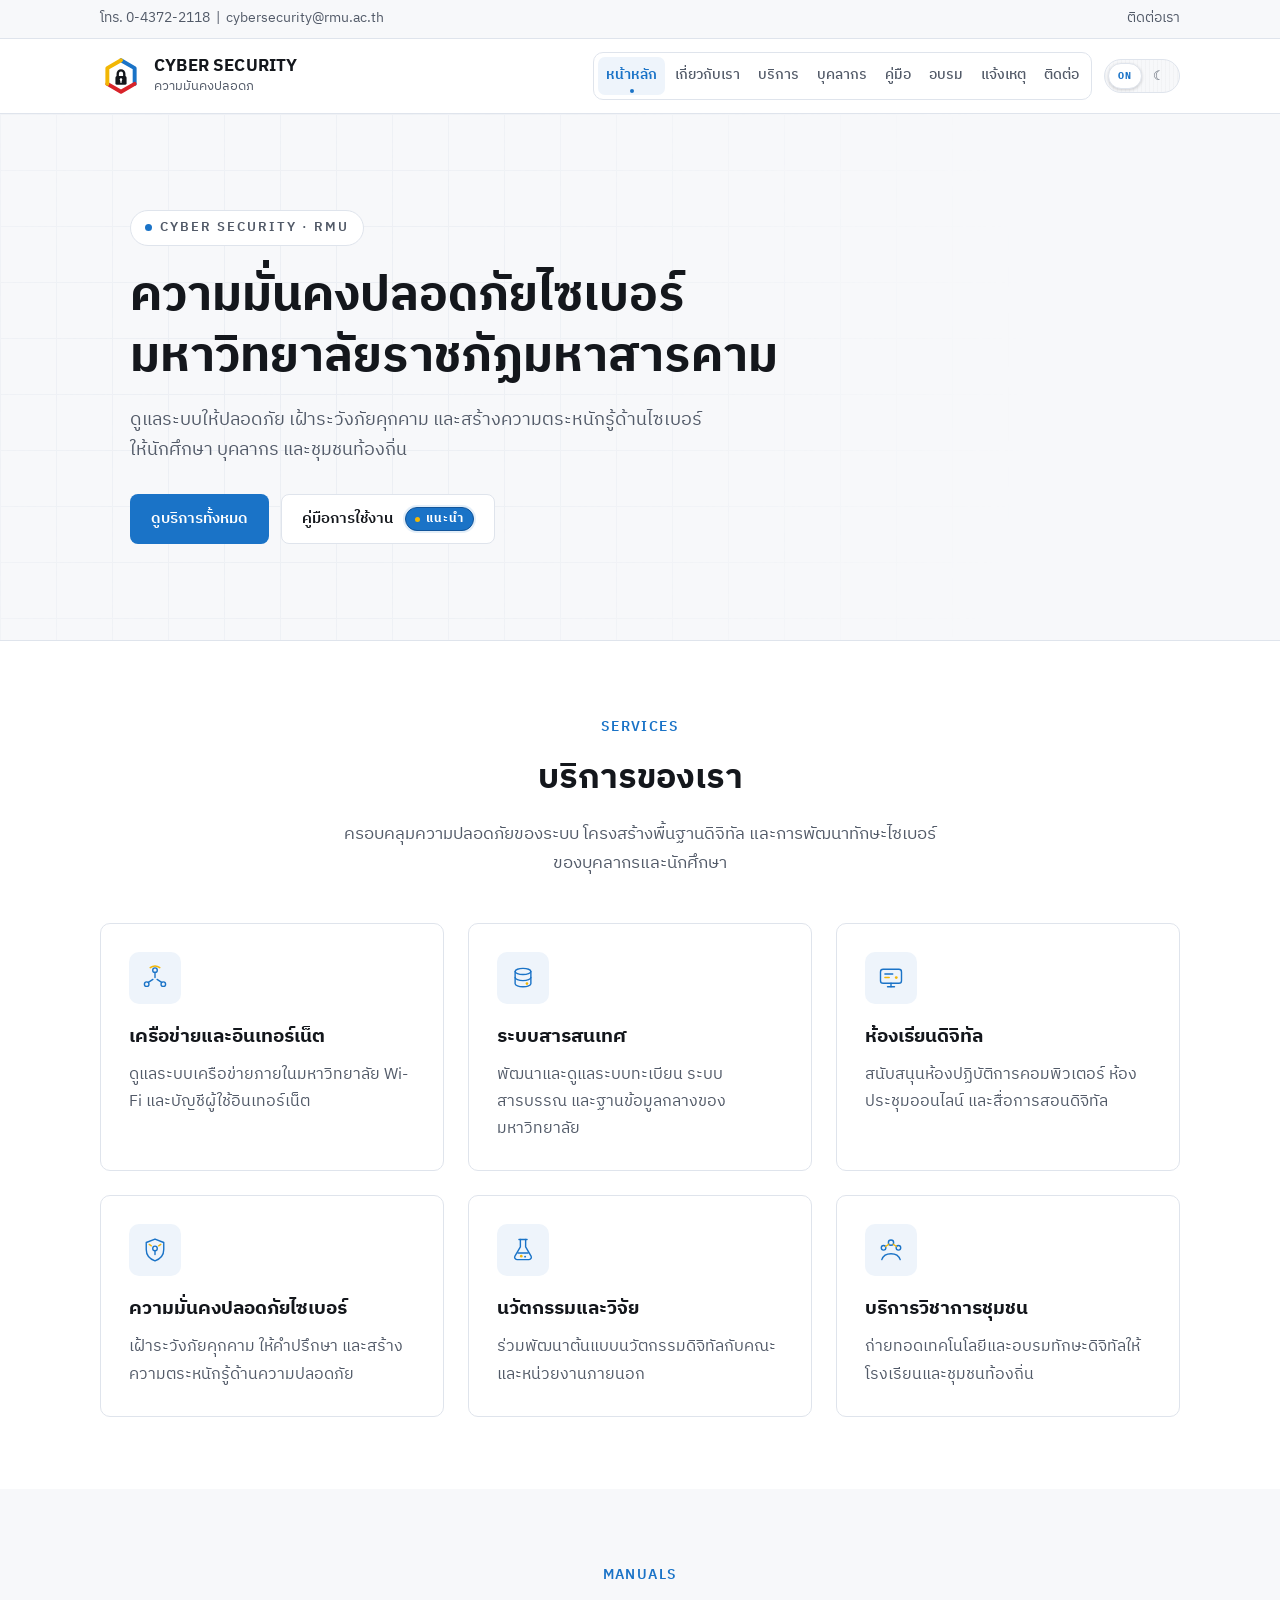
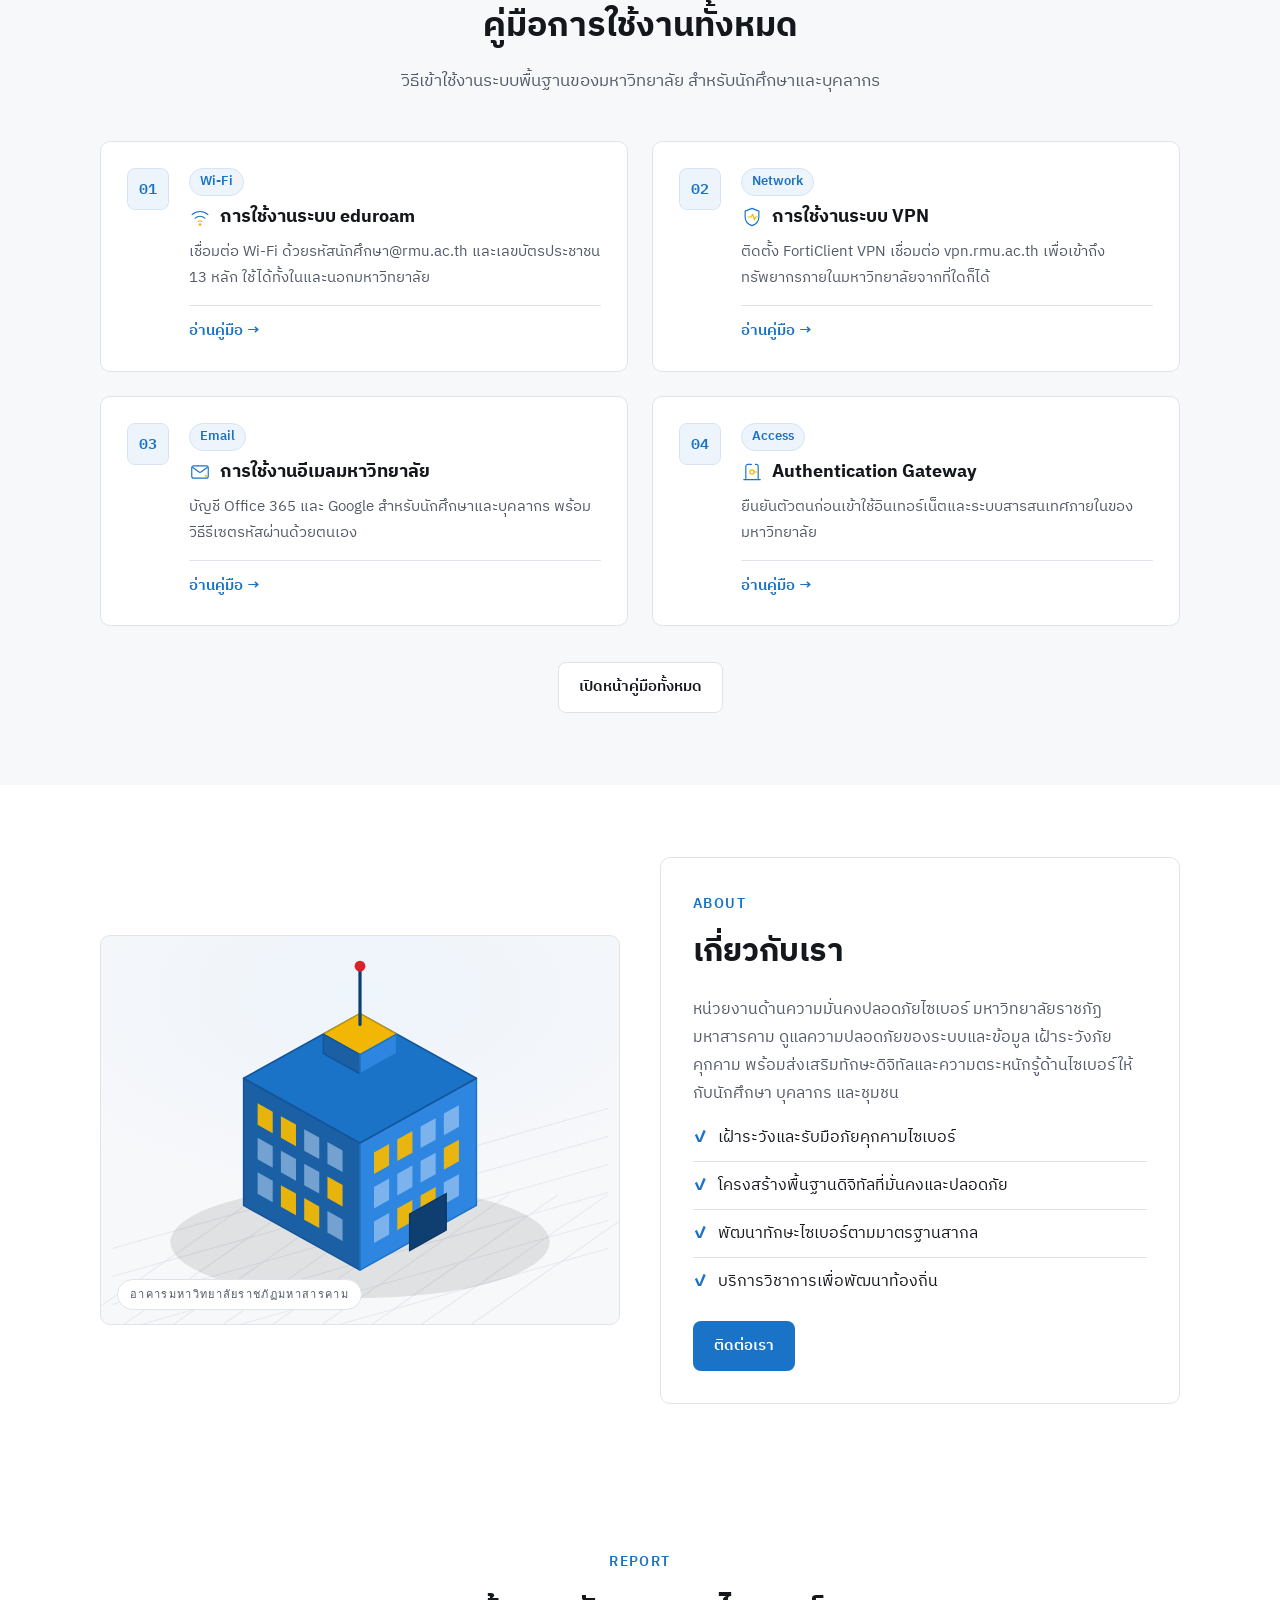
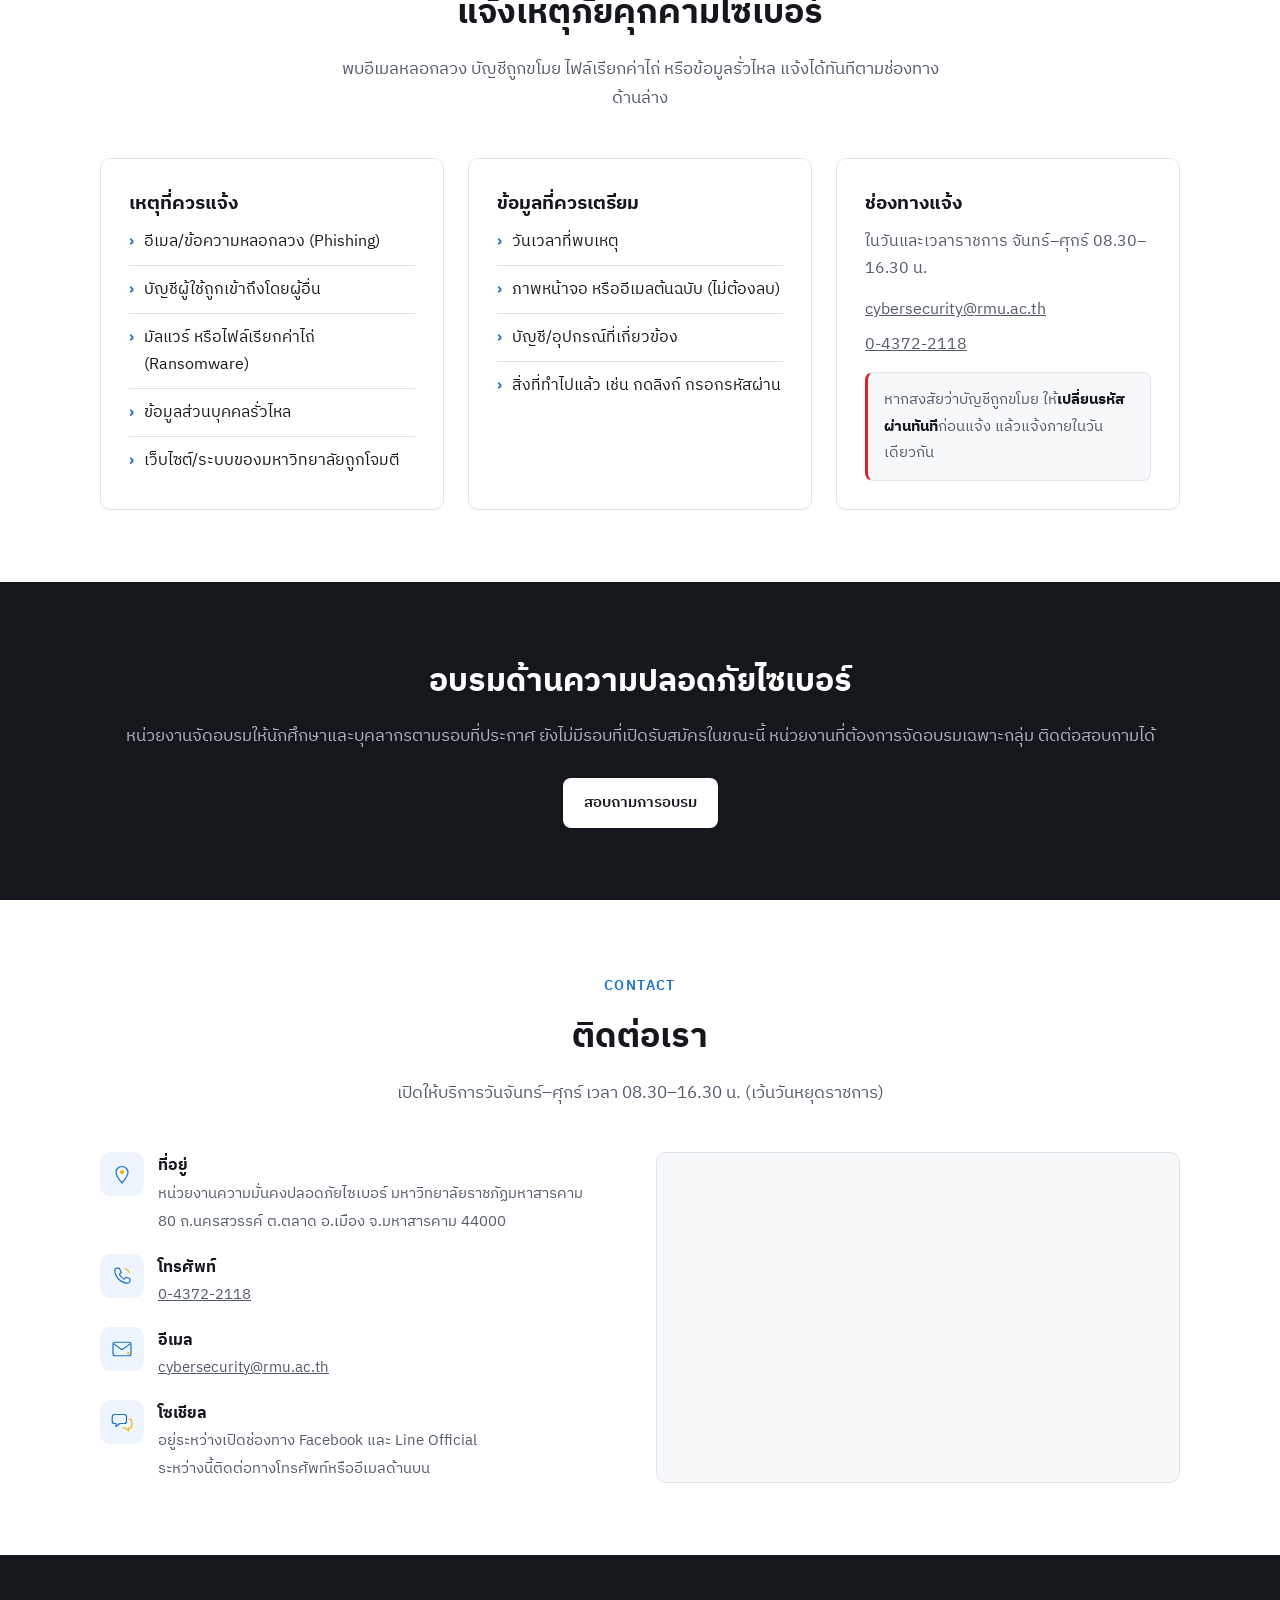
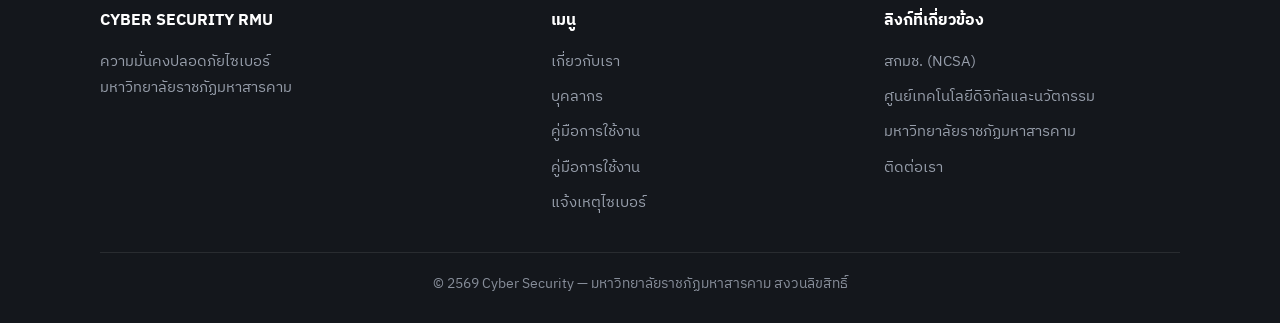
==== commit 4ffc3f85: "fix: แก้ภาพประกอบอาคาร 3D แสดงเป็นกล่องดำ สคริปต์ที่ generate SVG เขียนแอตทริบิวต์เป็น class- แทน cl" ====
--- a/index.html
+++ b/index.html
@@ -234,37 +234,37 @@
           </g>
           <g class="block">
             <ellipse cx="230" cy="284" rx="176" ry="52" class="shadow"/>
-            <polygon points="122.0,132.0 230.0,192.0 230.0,310.0 122.0,250.0" class-="face-l"/>
-            <polygon points="230.0,192.0 338.0,132.0 338.0,250.0 230.0,310.0" class-="face-r"/>
-            <polygon points="230.0,72.0 338.0,132.0 230.0,192.0 122.0,132.0" class-="roof"/>
-            <polygon points="135.0,155.2 149.0,163.0 149.0,183.0 135.0,175.2" class-="win lit" style="animation-delay:0.00s"/>
-            <polygon points="135.0,187.2 149.0,195.0 149.0,215.0 135.0,207.2" class-="win" style="animation-delay:0.90s"/>
-            <polygon points="135.0,219.2 149.0,227.0 149.0,247.0 135.0,239.2" class-="win" style="animation-delay:1.80s"/>
-            <polygon points="156.6,167.2 170.6,175.0 170.6,195.0 156.6,187.2" class-="win lit" style="animation-delay:2.70s"/>
-            <polygon points="156.6,199.2 170.6,207.0 170.6,227.0 156.6,219.2" class-="win" style="animation-delay:3.60s"/>
-            <polygon points="156.6,231.2 170.6,239.0 170.6,259.0 156.6,251.2" class-="win lit" style="animation-delay:4.50s"/>
-            <polygon points="178.2,179.2 192.2,187.0 192.2,207.0 178.2,199.2" class-="win" style="animation-delay:0.00s"/>
-            <polygon points="178.2,211.2 192.2,219.0 192.2,239.0 178.2,231.2" class-="win" style="animation-delay:0.90s"/>
-            <polygon points="178.2,243.2 192.2,251.0 192.2,271.0 178.2,263.2" class-="win lit" style="animation-delay:1.80s"/>
-            <polygon points="199.8,191.2 213.8,199.0 213.8,219.0 199.8,211.2" class-="win" style="animation-delay:2.70s"/>
-            <polygon points="199.8,223.2 213.8,231.0 213.8,251.0 199.8,243.2" class-="win lit" style="animation-delay:3.60s"/>
-            <polygon points="199.8,255.2 213.8,263.0 213.8,283.0 199.8,275.2" class-="win" style="animation-delay:4.50s"/>
-            <polygon points="243.0,200.8 257.0,193.0 257.0,213.0 243.0,220.8" class-="win lit" style="animation-delay:0.00s"/>
-            <polygon points="243.0,232.8 257.0,225.0 257.0,245.0 243.0,252.8" class-="win" style="animation-delay:0.90s"/>
-            <polygon points="243.0,264.8 257.0,257.0 257.0,277.0 243.0,284.8" class-="win" style="animation-delay:1.80s"/>
-            <polygon points="264.6,188.8 278.6,181.0 278.6,201.0 264.6,208.8" class-="win lit" style="animation-delay:2.70s"/>
-            <polygon points="264.6,220.8 278.6,213.0 278.6,233.0 264.6,240.8" class-="win" style="animation-delay:3.60s"/>
-            <polygon points="264.6,252.8 278.6,245.0 278.6,265.0 264.6,272.8" class-="win lit" style="animation-delay:4.50s"/>
-            <polygon points="286.2,176.8 300.2,169.0 300.2,189.0 286.2,196.8" class-="win" style="animation-delay:0.00s"/>
-            <polygon points="286.2,208.8 300.2,201.0 300.2,221.0 286.2,228.8" class-="win" style="animation-delay:0.90s"/>
-            <polygon points="286.2,240.8 300.2,233.0 300.2,253.0 286.2,260.8" class-="win lit" style="animation-delay:1.80s"/>
-            <polygon points="307.8,164.8 321.8,157.0 321.8,177.0 307.8,184.8" class-="win" style="animation-delay:2.70s"/>
-            <polygon points="307.8,196.8 321.8,189.0 321.8,209.0 307.8,216.8" class-="win lit" style="animation-delay:3.60s"/>
-            <polygon points="307.8,228.8 321.8,221.0 321.8,241.0 307.8,248.8" class-="win" style="animation-delay:4.50s"/>
-            <polygon points="276.0,258.0 310.0,239.0 310.0,273.0 276.0,292.0" class-="door"/>
-            <polygon points="196.0,91.0 230.0,72.0 264.0,91.0 230.0,110.0" class-="roof2"/>
-            <polygon points="196.0,91.0 230.0,110.0 230.0,128.0 196.0,109.0" class-="face-l"/>
-            <polygon points="230.0,110.0 264.0,91.0 264.0,109.0 230.0,128.0" class-="face-r"/>
+            <polygon points="122.0,132.0 230.0,192.0 230.0,310.0 122.0,250.0" class="face-l"/>
+            <polygon points="230.0,192.0 338.0,132.0 338.0,250.0 230.0,310.0" class="face-r"/>
+            <polygon points="230.0,72.0 338.0,132.0 230.0,192.0 122.0,132.0" class="roof"/>
+            <polygon points="135.0,155.2 149.0,163.0 149.0,183.0 135.0,175.2" class="win lit" style="animation-delay:0.00s"/>
+            <polygon points="135.0,187.2 149.0,195.0 149.0,215.0 135.0,207.2" class="win" style="animation-delay:0.90s"/>
+            <polygon points="135.0,219.2 149.0,227.0 149.0,247.0 135.0,239.2" class="win" style="animation-delay:1.80s"/>
+            <polygon points="156.6,167.2 170.6,175.0 170.6,195.0 156.6,187.2" class="win lit" style="animation-delay:2.70s"/>
+            <polygon points="156.6,199.2 170.6,207.0 170.6,227.0 156.6,219.2" class="win" style="animation-delay:3.60s"/>
+            <polygon points="156.6,231.2 170.6,239.0 170.6,259.0 156.6,251.2" class="win lit" style="animation-delay:4.50s"/>
+            <polygon points="178.2,179.2 192.2,187.0 192.2,207.0 178.2,199.2" class="win" style="animation-delay:0.00s"/>
+            <polygon points="178.2,211.2 192.2,219.0 192.2,239.0 178.2,231.2" class="win" style="animation-delay:0.90s"/>
+            <polygon points="178.2,243.2 192.2,251.0 192.2,271.0 178.2,263.2" class="win lit" style="animation-delay:1.80s"/>
+            <polygon points="199.8,191.2 213.8,199.0 213.8,219.0 199.8,211.2" class="win" style="animation-delay:2.70s"/>
+            <polygon points="199.8,223.2 213.8,231.0 213.8,251.0 199.8,243.2" class="win lit" style="animation-delay:3.60s"/>
+            <polygon points="199.8,255.2 213.8,263.0 213.8,283.0 199.8,275.2" class="win" style="animation-delay:4.50s"/>
+            <polygon points="243.0,200.8 257.0,193.0 257.0,213.0 243.0,220.8" class="win lit" style="animation-delay:0.00s"/>
+            <polygon points="243.0,232.8 257.0,225.0 257.0,245.0 243.0,252.8" class="win" style="animation-delay:0.90s"/>
+            <polygon points="243.0,264.8 257.0,257.0 257.0,277.0 243.0,284.8" class="win" style="animation-delay:1.80s"/>
+            <polygon points="264.6,188.8 278.6,181.0 278.6,201.0 264.6,208.8" class="win lit" style="animation-delay:2.70s"/>
+            <polygon points="264.6,220.8 278.6,213.0 278.6,233.0 264.6,240.8" class="win" style="animation-delay:3.60s"/>
+            <polygon points="264.6,252.8 278.6,245.0 278.6,265.0 264.6,272.8" class="win lit" style="animation-delay:4.50s"/>
+            <polygon points="286.2,176.8 300.2,169.0 300.2,189.0 286.2,196.8" class="win" style="animation-delay:0.00s"/>
+            <polygon points="286.2,208.8 300.2,201.0 300.2,221.0 286.2,228.8" class="win" style="animation-delay:0.90s"/>
+            <polygon points="286.2,240.8 300.2,233.0 300.2,253.0 286.2,260.8" class="win lit" style="animation-delay:1.80s"/>
+            <polygon points="307.8,164.8 321.8,157.0 321.8,177.0 307.8,184.8" class="win" style="animation-delay:2.70s"/>
+            <polygon points="307.8,196.8 321.8,189.0 321.8,209.0 307.8,216.8" class="win lit" style="animation-delay:3.60s"/>
+            <polygon points="307.8,228.8 321.8,221.0 321.8,241.0 307.8,248.8" class="win" style="animation-delay:4.50s"/>
+            <polygon points="276.0,258.0 310.0,239.0 310.0,273.0 276.0,292.0" class="door"/>
+            <polygon points="196.0,91.0 230.0,72.0 264.0,91.0 230.0,110.0" class="roof2"/>
+            <polygon points="196.0,91.0 230.0,110.0 230.0,128.0 196.0,109.0" class="face-l"/>
+            <polygon points="230.0,110.0 264.0,91.0 264.0,109.0 230.0,128.0" class="face-r"/>
             <line x1="230" y1="82" x2="230" y2="30" class="mast"/>
             <circle cx="230" cy="28" r="5" class="beacon"/>
           </g>
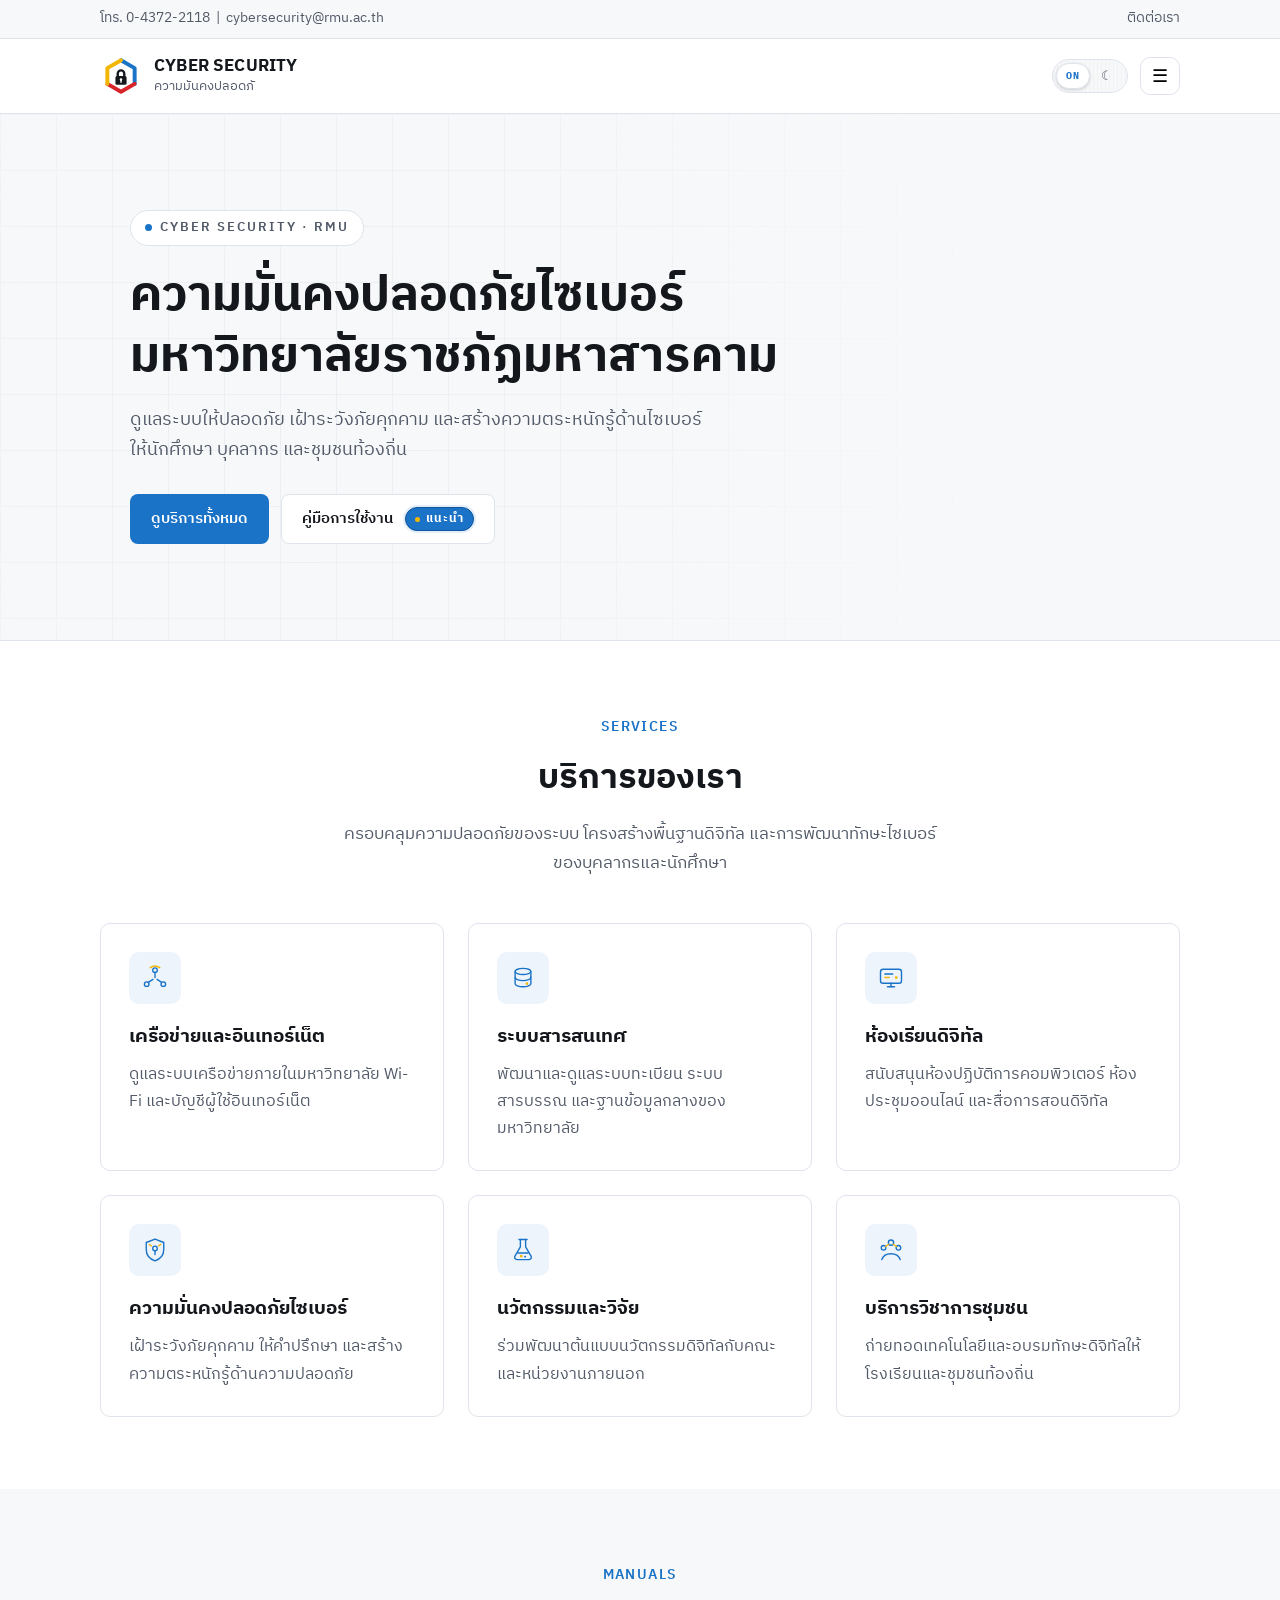
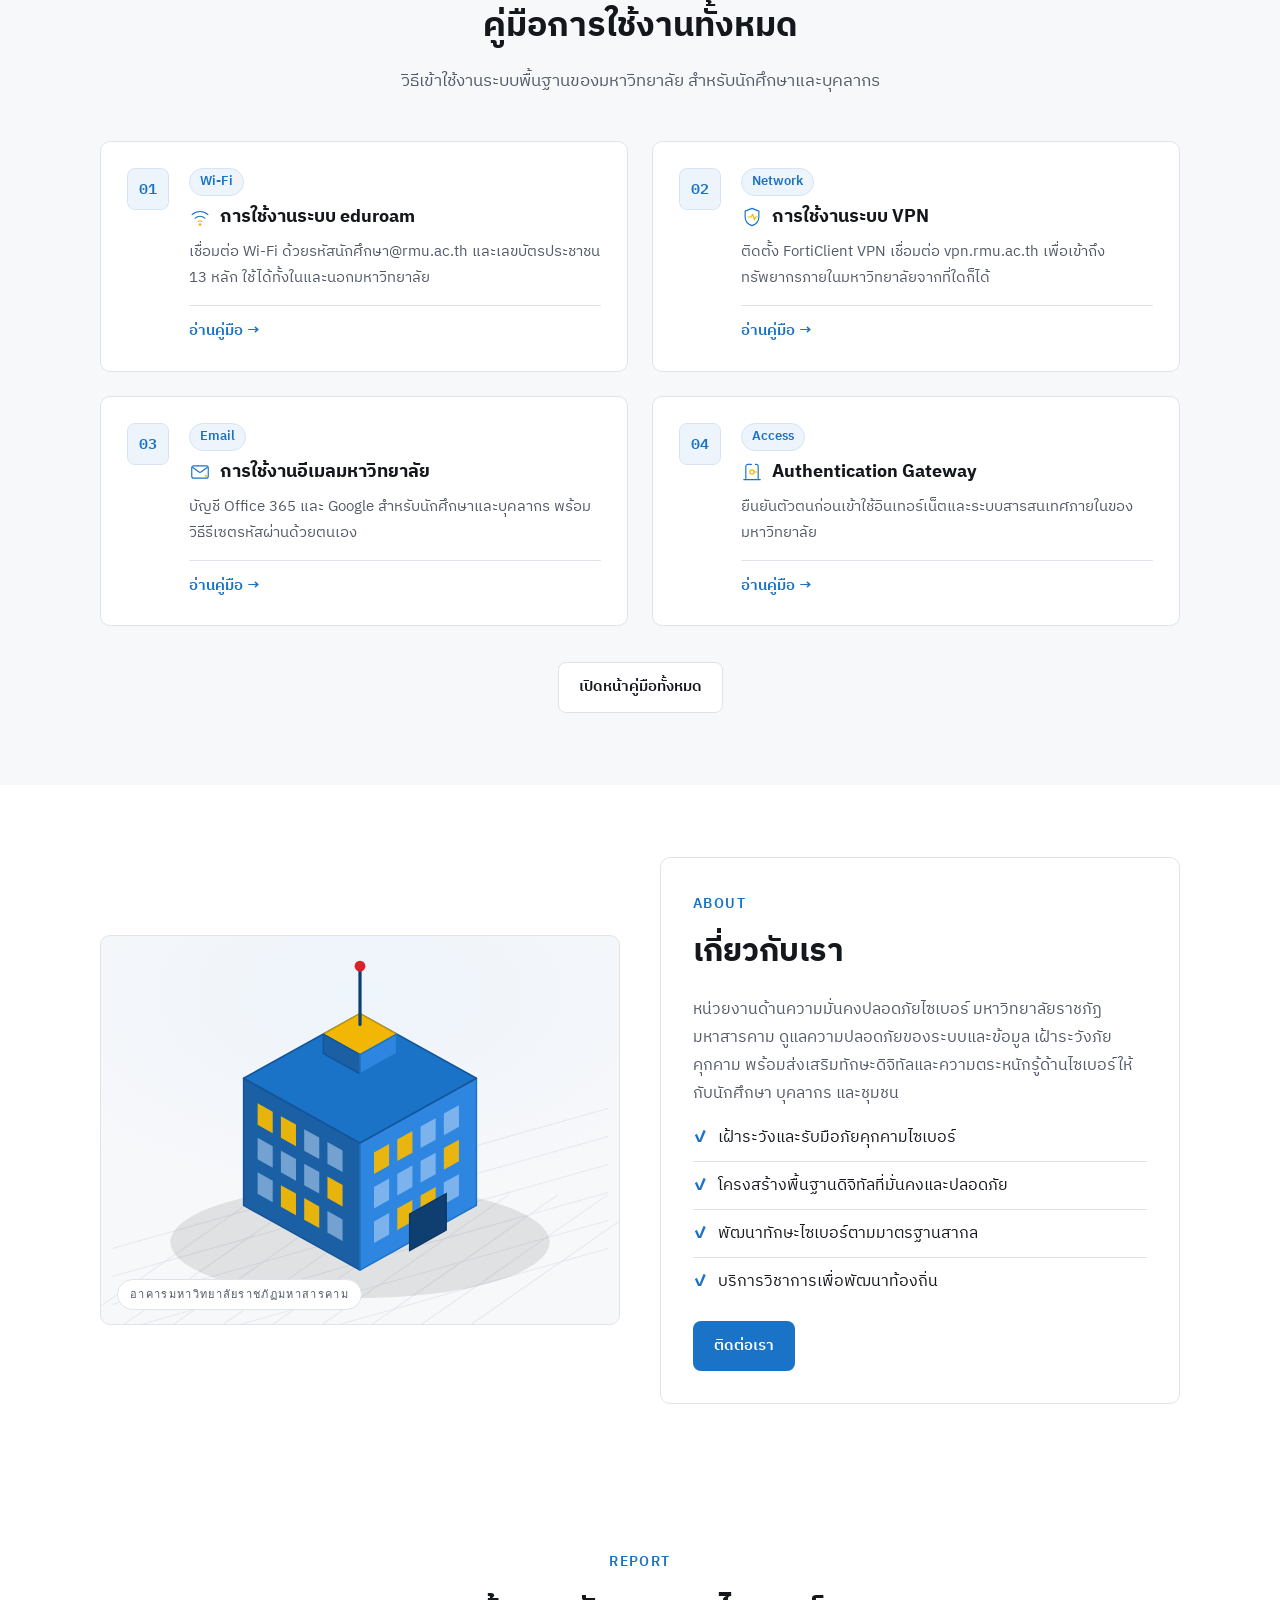
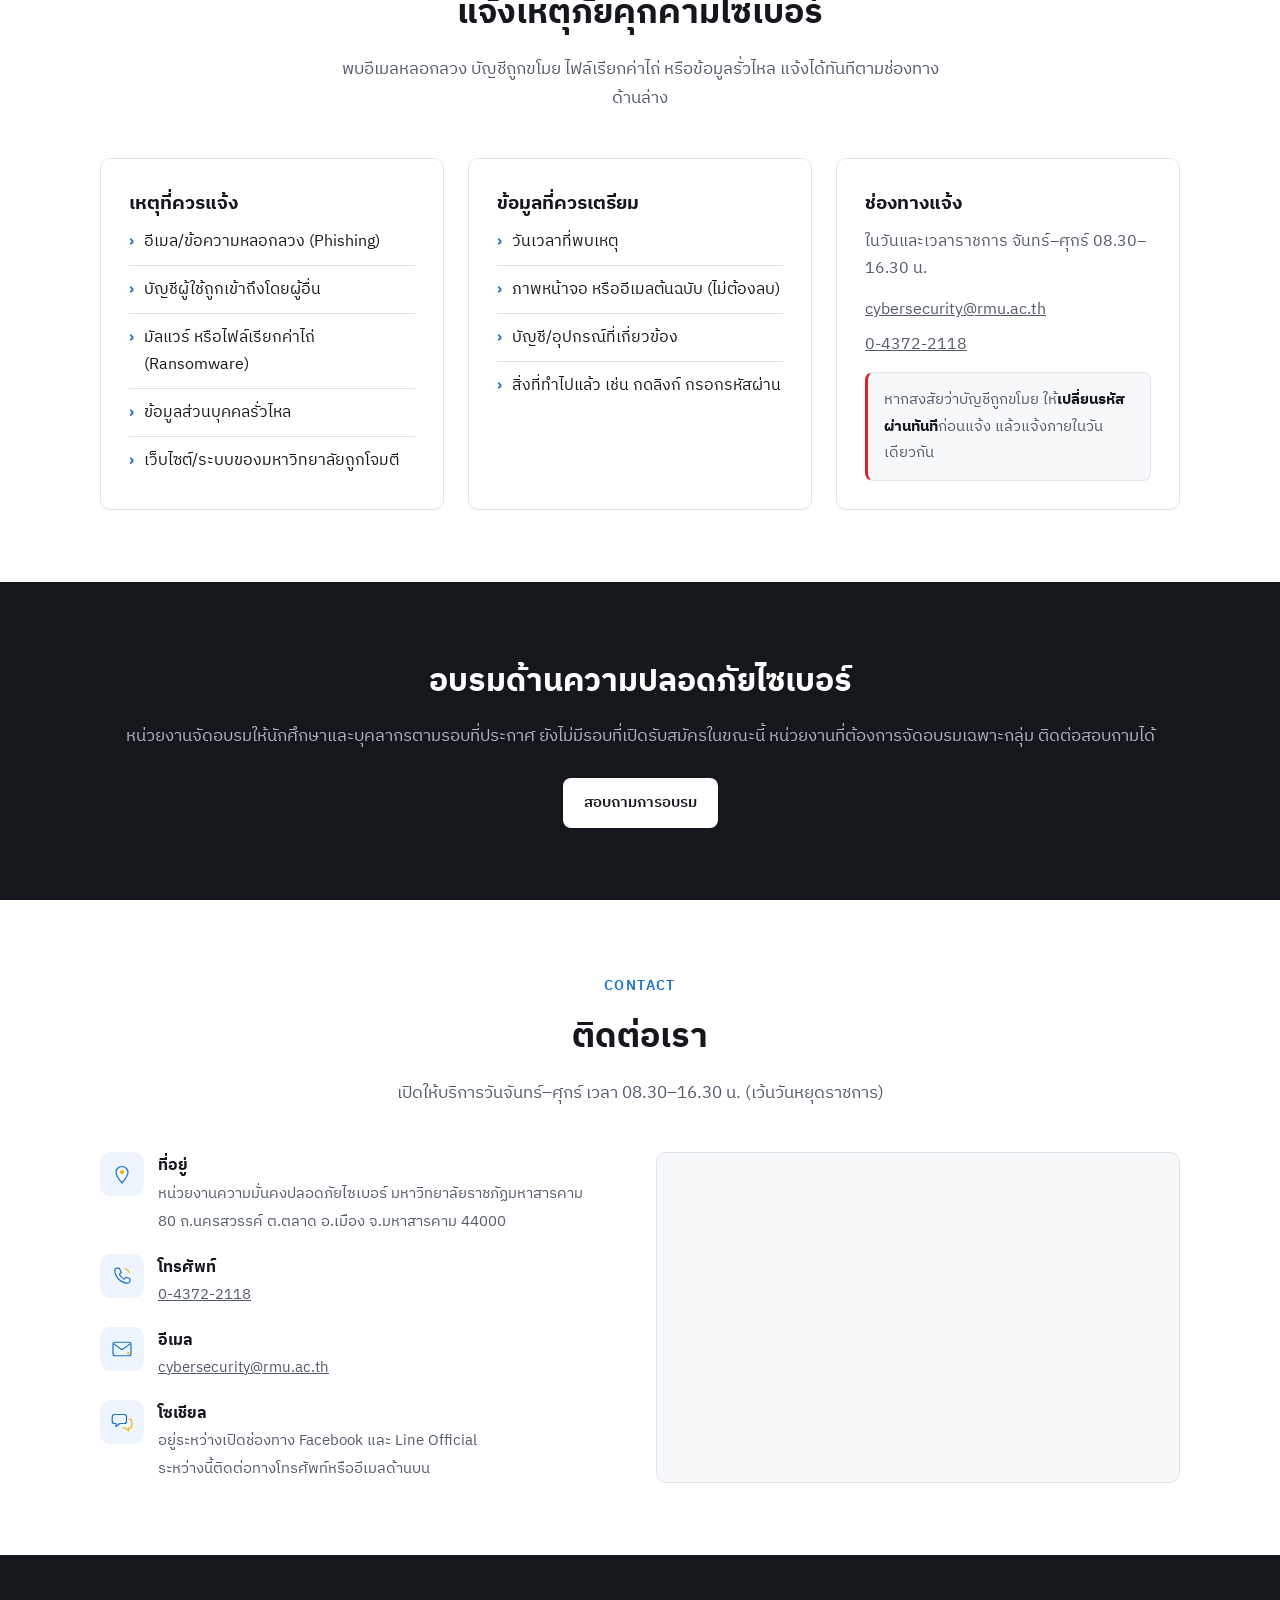
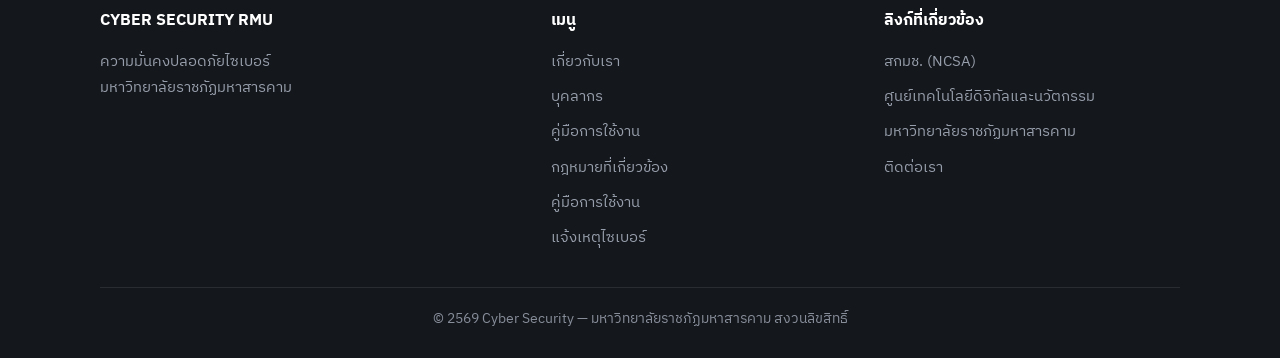
==== commit 36befbf4: "feat: เพิ่มหน้ากฎหมายที่เกี่ยวข้อง และเมนูบน navbar laws.html สรุป 6 ฉบับ พร้อมมาตราสำคัญ/อัตราโทษ แ" ====
--- a/index.html
+++ b/index.html
@@ -5,13 +5,13 @@
 <meta name="viewport" content="width=device-width, initial-scale=1">
 <title>CYBER SECURITY RMU | ความมั่นคงปลอดภัยไซเบอร์ มหาวิทยาลัยราชภัฏมหาสารคาม</title>
 <meta name="description" content="Cyber Security RMU — ความมั่นคงปลอดภัยไซเบอร์ มหาวิทยาลัยราชภัฏมหาสารคาม บริการ คู่มือการใช้งานระบบ บุคลากร และช่องทางแจ้งเหตุ">
-<link rel="canonical" href="https://cybersecurity.rmu.ac.th/">
+<link rel="canonical" href="http://202.29.22.6:3002/">
 <meta property="og:type" content="website">
 <meta property="og:site_name" content="Cyber Security RMU">
 <meta property="og:title" content="CYBER SECURITY RMU | ความมั่นคงปลอดภัยไซเบอร์ มหาวิทยาลัยราชภัฏมหาสารคาม">
 <meta property="og:description" content="บริการ คู่มือการใช้งานระบบ บุคลากร และช่องทางแจ้งเหตุไซเบอร์ มหาวิทยาลัยราชภัฏมหาสารคาม">
-<meta property="og:url" content="https://cybersecurity.rmu.ac.th/">
-<meta property="og:image" content="https://cybersecurity.rmu.ac.th/favicon.svg">
+<meta property="og:url" content="http://202.29.22.6:3002/">
+<meta property="og:image" content="http://202.29.22.6:3002/favicon.svg">
 <meta name="twitter:card" content="summary">
 <link rel="icon" type="image/svg+xml" href="favicon.svg">
 <link rel="apple-touch-icon" href="favicon.svg">
@@ -45,7 +45,7 @@
   "@type": "Organization",
   "name": "Cyber Security RMU",
   "alternateName": "หน่วยงานความมั่นคงปลอดภัยไซเบอร์ มหาวิทยาลัยราชภัฏมหาสารคาม",
-  "url": "https://cybersecurity.rmu.ac.th/",
+  "url": "http://202.29.22.6:3002/",
   "parentOrganization": {"@type": "CollegeOrUniversity", "name": "มหาวิทยาลัยราชภัฏมหาสารคาม", "url": "https://www.rmu.ac.th"},
   "address": {
     "@type": "PostalAddress",
@@ -105,6 +105,7 @@
       <a href="#services">บริการ</a>
       <a href="team.html">บุคลากร</a>
       <a href="guides.html">คู่มือ</a>
+      <a href="laws.html">กฎหมาย</a>
       <a href="#training">อบรม</a>
       <a href="#incident">แจ้งเหตุ</a>
       <a href="#contact">ติดต่อ</a>
@@ -378,6 +379,7 @@
           <li><a href="#about">เกี่ยวกับเรา</a></li>
           <li><a href="team.html">บุคลากร</a></li>
           <li><a href="guides.html">คู่มือการใช้งาน</a></li>
+          <li><a href="laws.html">กฎหมายที่เกี่ยวข้อง</a></li>
           <li><a href="#manuals">คู่มือการใช้งาน</a></li>
           <li><a href="#incident">แจ้งเหตุไซเบอร์</a></li>
         </ul>
--- a/assets/style.css
+++ b/assets/style.css
@@ -69,13 +69,14 @@
   .menu a:nth-child(7){animation-delay:.41s}
   .menu a:nth-child(8){animation-delay:.47s}
   .menu a:nth-child(9){animation-delay:.53s}
+  .menu a:nth-child(10){animation-delay:.59s}
   .menu a[aria-current="page"],
   .menu a.active{color:var(--brand); background:var(--brand-soft); font-weight:600}
   /* dot marks the section you are currently in */
   .menu a.active::after{content:""; display:block; position:absolute; left:50%; bottom:2px;
     width:4px; height:4px; margin-left:-2px; border-radius:50%; background:var(--brand)}
   .menu a{position:relative}
-  @media (max-width:1100px){
+  @media (max-width:1300px){
     .menu a.active::after{left:auto; right:14px; bottom:50%; margin:0 0 -2px}
   }
 
@@ -202,16 +203,16 @@
   .copy{border-top:1px solid rgba(255,255,255,.12); margin-top:36px; padding-top:20px; text-align:center; font-size:13.5px; opacity:.75}
 
   /* tight but still one row: shrink first, collapse later */
-  @media (max-width:1440px){
+  @media (max-width:1520px){
     .menu a{padding:8px 9px; font-size:14px}
     .brand-text{min-width:0}
     .nav .btn-primary{padding:10px 14px; font-size:14px}
   }
-  @media (max-width:1280px){
+  @media (max-width:1400px){
     .nav .btn-primary .rec{display:none}
     .menu a{padding:7px 8px; font-size:13.5px}
   }
-  @media (max-width:1180px){
+  @media (max-width:1300px){
     .burger{display:block}
     .nav .btn-primary{display:none}
     .brand-text{min-width:216px}
